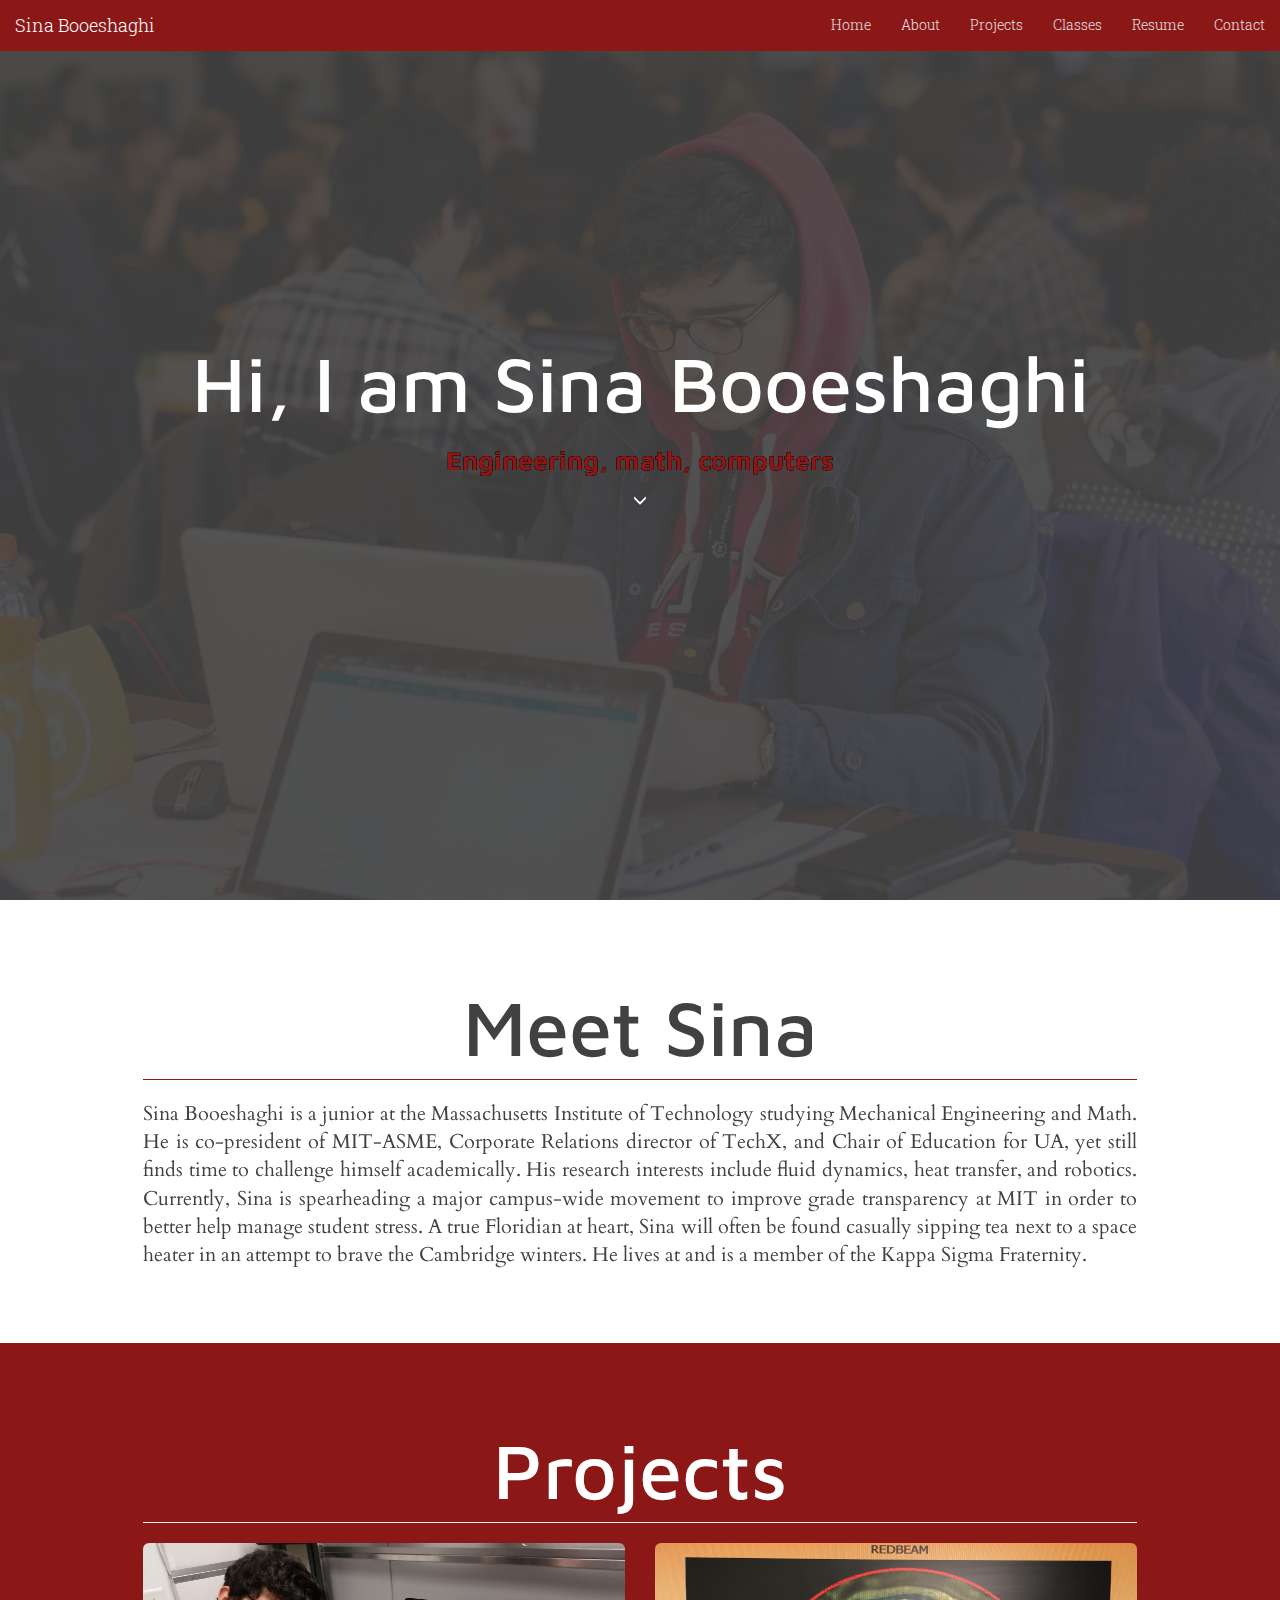
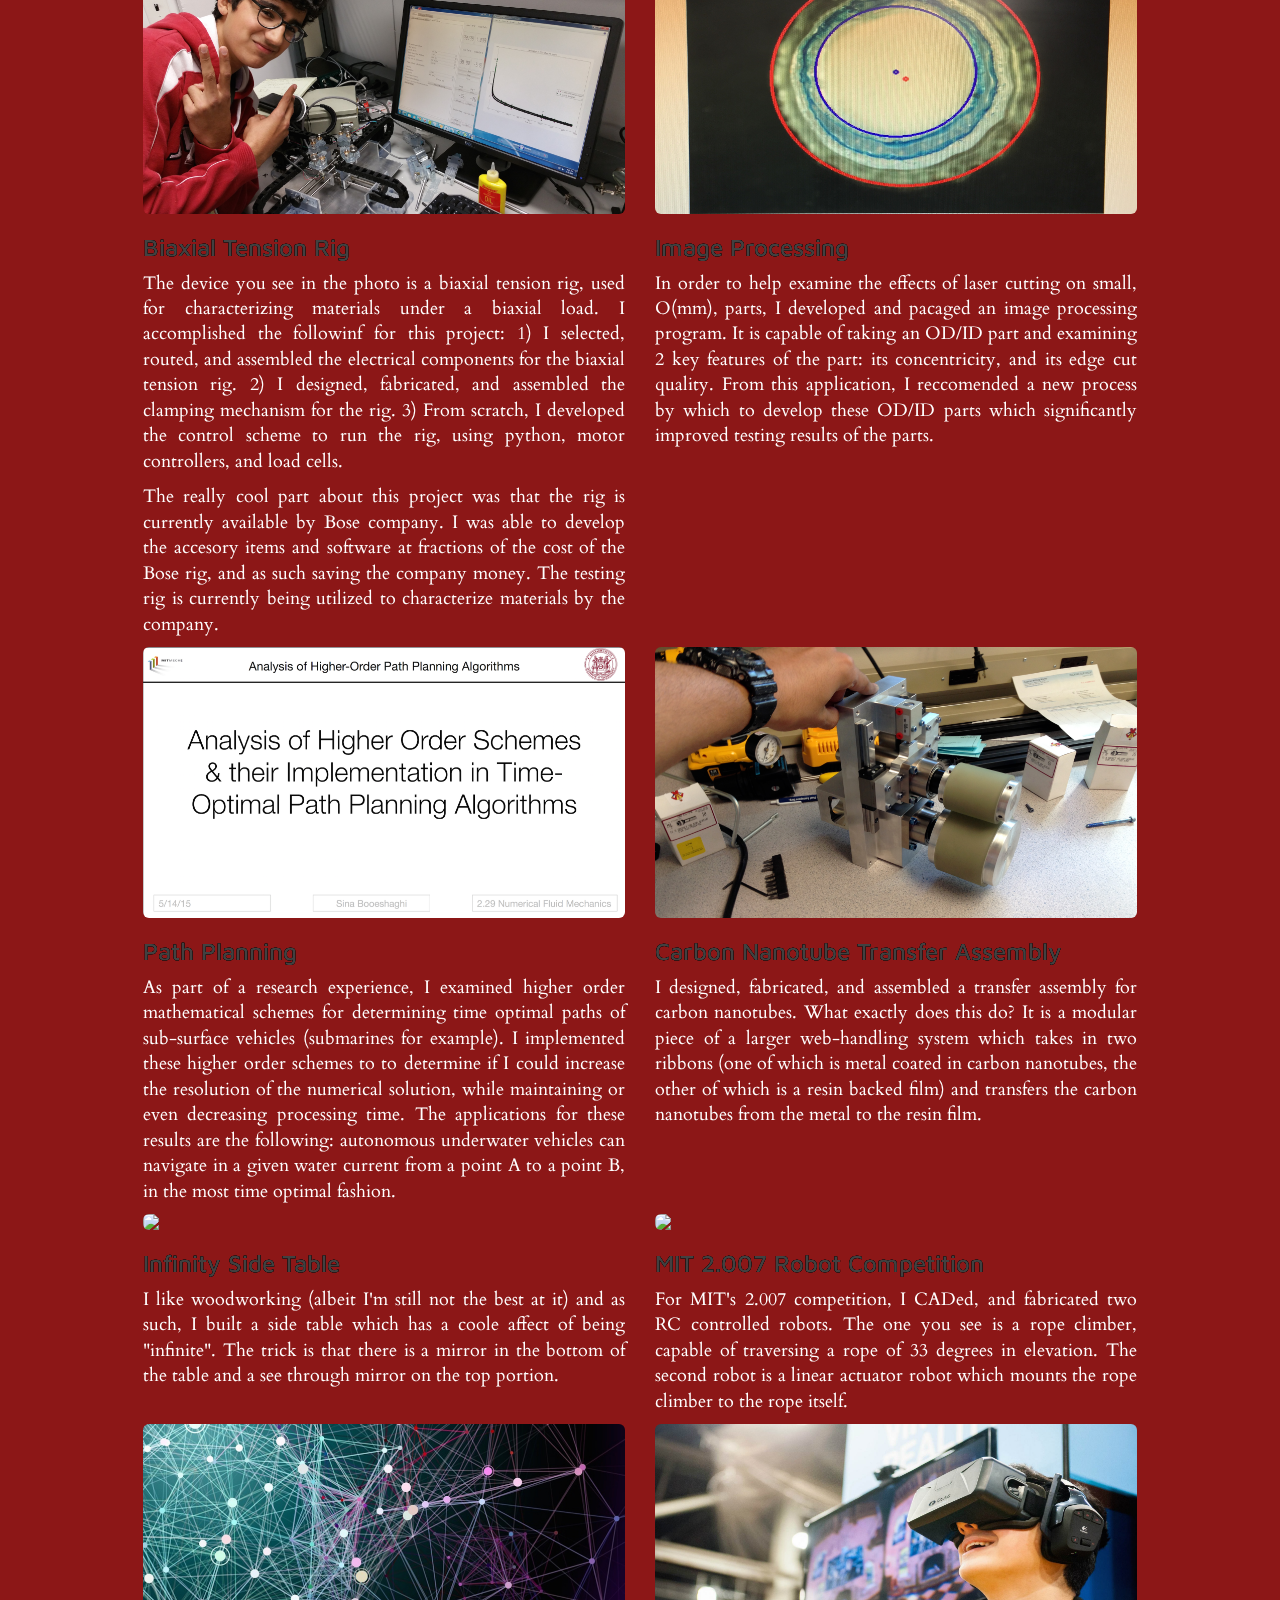
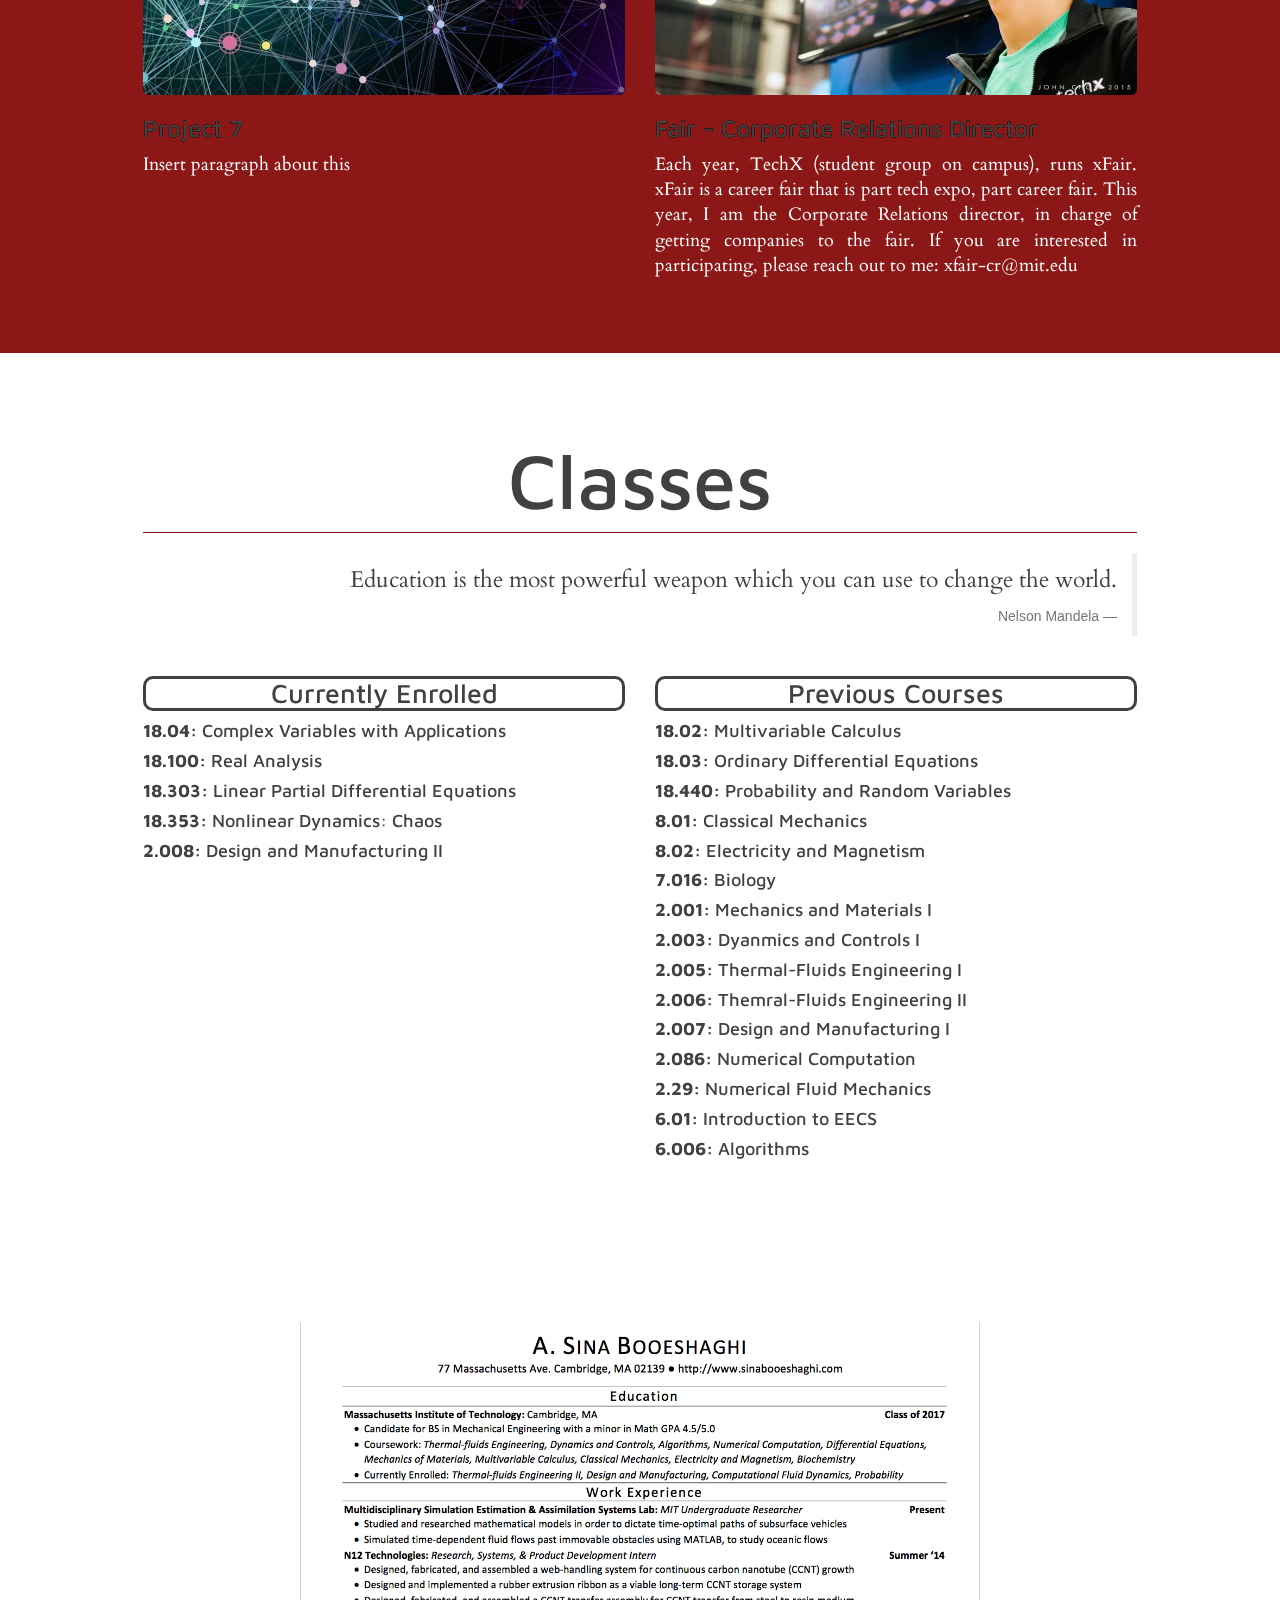
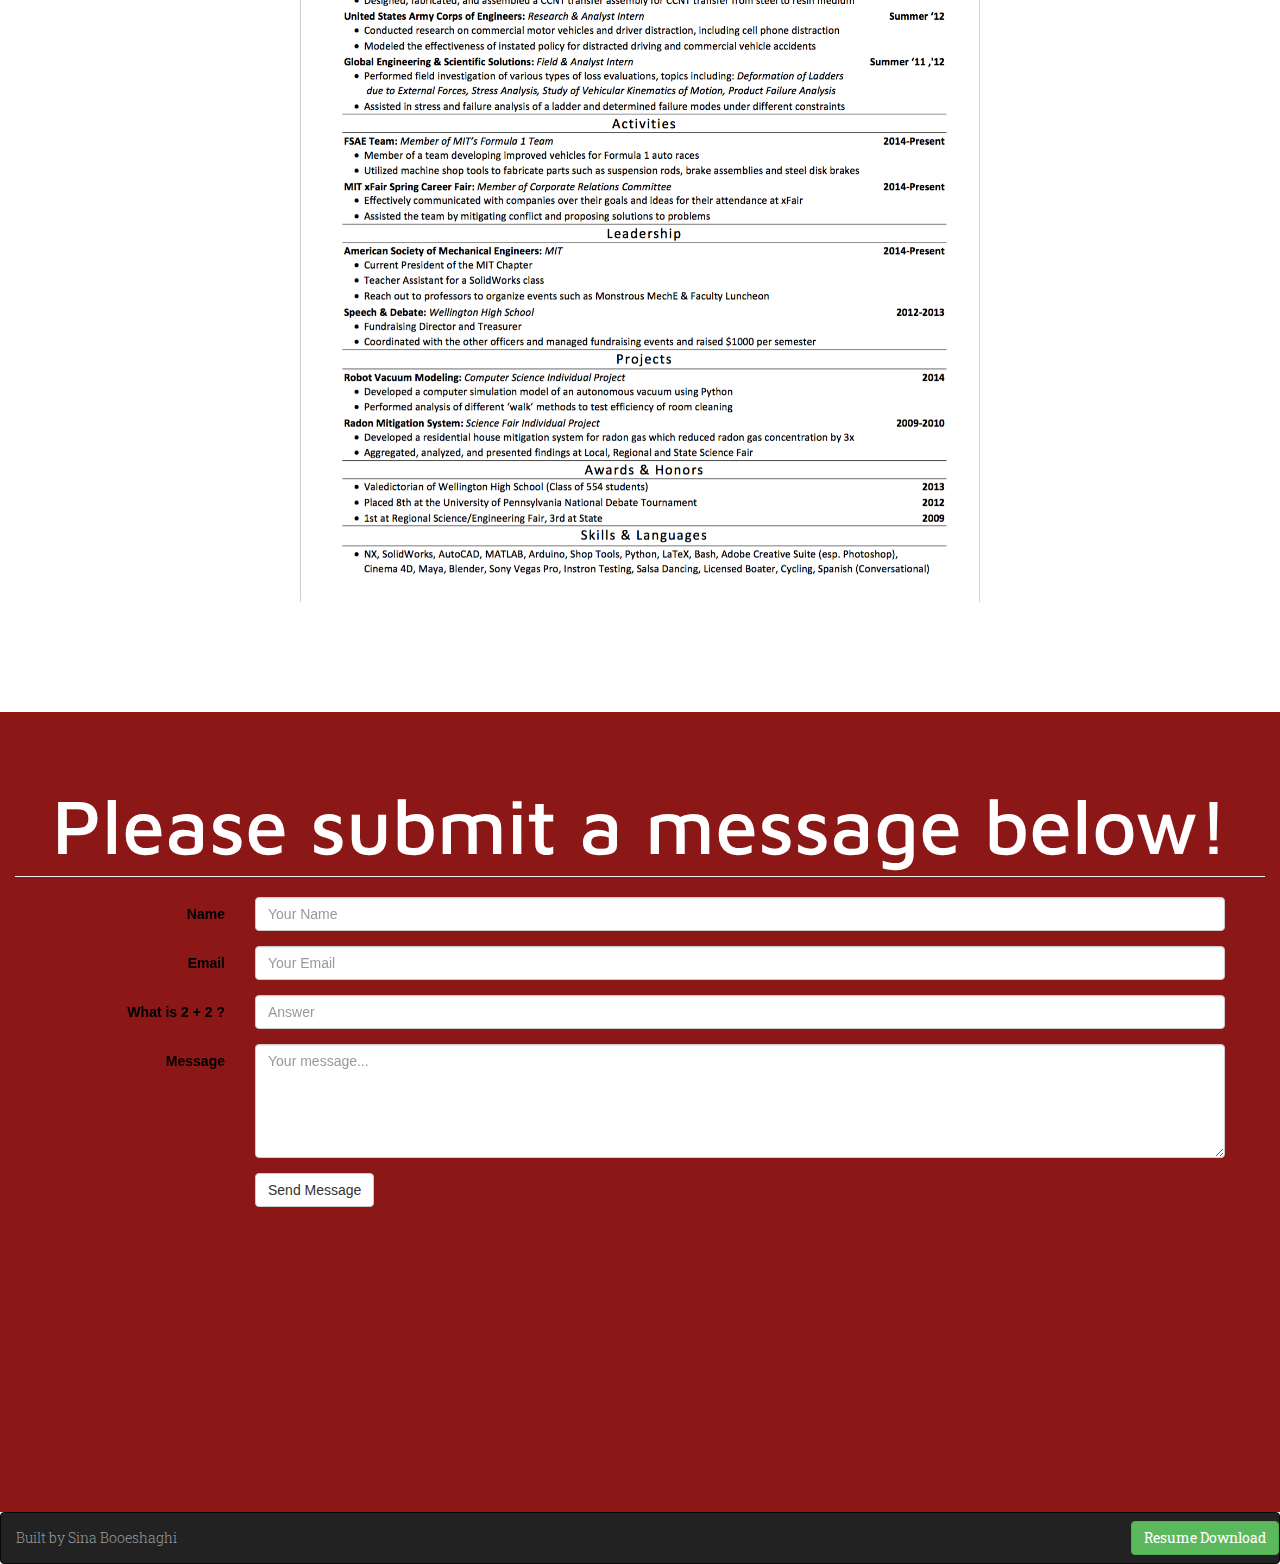
==== index.html @ a1b7b198 "nikita is a baddass for helping me out" ====
<!-- index.html for your very first website!! -->
<!--
                  __..-----')
        ,.--._ .-'_..--...-'
       '-"'. _/_ /  ..--''""'-.
       _.--""...:._:(_ ..:"::. \
    .-' ..::--""_(##)#)"':. \ \)    \ _|_ /
   /_:-:'/  :__(##)##)    ): )   '-./'   '\.-'
   "  / |  :' :/""\///)  /:.'    --(       )--
     / :( :( :(   (#//)  "       .-'\.___./'-.
    / :/|\ :\_:\   \#//\            /  |  \
    |:/ | ""--':\   (#//)              '
    \/  \ :|  \ :\  (#//)
         \:\   '.':. \#//\
          ':|    "--'(#///)
                     (#///)
                     (#///)         ___/""\     
                      \#///\           oo##
                      (##///)         `-6 #
                      (##///)          ,'`.
                      (##///)         // `.\
                      (##///)        ||o   \\
                       \##///\        \-+--//
                       (###///)       :_|_(/
                       (sjw////)__...--:: :...__
                       (#/::'''        :: :     ""--.._
                  __..-'''           __;: :            "-._
          __..--""                  `---/ ;                '._
 ___..--""                             `-'                    "-..___
   (_ ""---....___                                     __...--"" _)
     """--...  ___"""""-----......._______......----"""     --"""
                   """"       ---.....   ___....----


Greetings from the island! Not actually an island, but I love the sun and the beach, 
so I like to always imagine I'm on an island.

If you are looking at my code, chances are you are interested in determining if this
is a templated website. 

WELL IT ISN'T! I wrote the entire website from scratch (and with the help of tutorials). 
Knowing that, if you happen to see anything wrong/could be improved on/stylistic choices, 
please tell me!! I'm always looking to improve, and another pair of eyes would be appreciated.
I hope you enjoy!

P.S. If you like coffee/tea and new technology, contact me and I'd be more than happy 
to sit down and chat!

Regards,
Sina
-->

<!-- Add skills section -->

<!DOCTYPE html>

<html>
<!-- Head content -->
	<head>
		<title>Sina Booeshaghi</title>
		<meta name="viewport" content = "width=device-width, initial-scale=1.0, maximum-scale-1.0">
		<link href = "css/bootstrap.min.css" rel = "stylesheet">
		<link href = "css/styles.css" rel = "stylesheet">
        <link href = "css/scrolling-nav.css" rel="stylesheet">


        <link href='http://fonts.googleapis.com/css?family=Economica:700' rel='stylesheet' type='text/css'>
        <link href='http://fonts.googleapis.com/css?family=Signika:400,600' rel='stylesheet' type='text/css'>
        <link href='http://fonts.googleapis.com/css?family=Cabin:400,700' rel='stylesheet' type='text/css'>
        <link href='http://fonts.googleapis.com/css?family=Roboto+Slab:400,300' rel='stylesheet' type='text/css'>
        <link href='http://fonts.googleapis.com/css?family=Merienda:400,700' rel='stylesheet' type='text/css'>
        <link href='http://fonts.googleapis.com/css?family=Maven+Pro:400,900,700' rel='stylesheet' type='text/css'>
        <link href='http://fonts.googleapis.com/css?family=Quattrocento' rel='stylesheet' type='text/css'>
        <link href='http://fonts.googleapis.com/css?family=Cardo' rel='stylesheet' type='text/css'>

            
        <link rel="shortcut icon" href="favicon.ico" type="image/x-icon">
        <link rel="icon" href="favicon.ico" type="image/x-icon">
	</head>
<!-- End head content -->

<!-- Body content -->
	<body>

        <!-- Top static navbar -->
        <div class="navbar navbar-default navbar-fixed-top" style="padding-top:0;padding-bottom:0;">
          <div class="container-fluid">
              <div class="navbar-header">
                  <a class="navbar-brand" href="#">Sina Booeshaghi</a>
                  <button class="navbar-toggle" data-toggle="collapse" data-target=".navHeaderCollapse">
                      <span class="icon-bar"></span>
                      <span class="icon-bar"></span>
                      <span class="icon-bar"></span>
                  </button>
              </div>
              
            <div id="navbar" class="navbar-collapse collapse navHeaderCollapse">
              <ul class="nav navbar-nav navbar-right" id="top-nav">
                <li><a href="#home">Home</a></li>
                <li><a href="#about">About</a></li>
                <li><a href="#projects">Projects</a></li>
                <li><a href="#interests">Classes</a></li>
                <li><a href="#resume">Resume</a></li>
                <li><a href="#contact">Contact</a></li>
              </ul>
            </div><!--/.nav-collapse -->
          </div>
        </div>
        <!-- End top static navbar -->

        <!-- Title header -->
        <section class="home" id="home">
            <div class="fullScreenImg darkOverlay"></div>
            <div class="darkOverlay"></div>
            <h1 class="v-center text-center" style="color:white;">Hi, I am Sina Booeshaghi</h1>
            <h2 class="text-center strokeme" style="color:#8C1717;
"><strong>Engineering, math, computers</strong></h2>
            <div class="container-fluid" style="text-align:center;" id="top-nav">
                <a href="#about"><button type="button" class="btn btn-default" style="background: transparent; color:white;border:0px;">
                    <span class="glyphicon glyphicon-menu-down"></span>
                </button>
                </a>
            </div>
        </section>
        <!-- End title header -->
        
        <!-- About section -->
        <section class="container-fluid" id="about">
            <div class="col-lg-12" style="padding-top: 1em; padding-bottom:1em;">
                <div class="row">
                    <div class="col-lg-12 text-center">
                        <h1 class="page-header" style="border-bottom: solid 1px #8C1717;">Meet Sina</h1>
                    </div>
                </div>
                <div class="row">
                    <div class="col-md-12">
                        <p class="text-justify">Sina Booeshaghi is a junior at the Massachusetts Institute of Technology studying Mechanical Engineering and Math. He is co-president of MIT-ASME, Corporate Relations director of TechX, and Chair of Education for UA, yet still finds time to challenge himself academically. His research interests include fluid dynamics, heat transfer, and robotics. Currently, Sina is spearheading a major campus-wide movement to improve grade transparency at MIT in order to better help manage student stress. A true Floridian at heart, Sina will often be found casually sipping tea next to a space heater in an attempt to brave the Cambridge winters. He lives at and is a member of the Kappa Sigma Fraternity.</p>
                    </div>
                </div>
            </div>
        </section>
        <!-- End about section -->
        
        <!-- Projects section -->
        <section class="container-fluid" id="projects">
            <div class="col-lg-12" style="padding-top: 1em; padding-bottom:1em;">
                <div class="row">
                    <div class="col-lg-12 text-center">
                        <h1 class="page-header">Projects
                        </h1>
                    </div>
                </div>
            <!-- begin row 1-->
                <div class="row">
                    <div class="col-md-6 portfolio-item">
                        <a href="#">
                            <img class="img-responsive img-rounded" src="projects/biaxialrig.jpg">
                        </a>
                        <h3 class="strokeme">Biaxial Tension Rig</h3>
                        <p align="justify">The device you see in the photo is a biaxial tension rig, used for characterizing materials under a biaxial load. I accomplished the followinf for this project: 1) I selected, routed, and assembled the electrical components for the biaxial tension rig. 2) I designed, fabricated, and assembled the clamping mechanism for the rig. 3) From scratch, I developed the control scheme to run the rig, using python, motor controllers, and load cells.</p> 
                        
                        <p align="justify">The really cool part about this project was that the rig is currently available by Bose company. I was able to develop the accesory items and software at fractions of the cost of the Bose rig, and as such saving the company money. The testing rig is currently being utilized to characterize materials by the company.</p>
                    </div>
                    <div class="col-md-6 portfolio-item">
                        <a href="#">
                            <img class="img-responsive img-rounded" src="projects/redbeam.JPG" style="overflow:auto;">
                        </a>
                        <h3 class="strokeme">Image Processing</h3>
                        <p align="justify">In order to help examine the effects of laser cutting on small, O(mm), parts, I developed and pacaged an image processing program. It is capable of taking an OD/ID part and examining 2 key features of the part: its concentricity, and its edge cut quality. From this application, I reccomended a new process by which to develop these OD/ID parts which significantly improved testing results of the parts.</p>
                    </div>
                </div>
                <!--End Row 1-->

                <!-- begin row 2 -->
                <div class="row">
                    <div class="col-md-6 portfolio-item">
                        <a href="#">
                            <img class="img-responsive img-rounded" src="projects/pathPlanning.png">
                        </a>
                        <h3 class="strokeme">Path Planning</h3>
                        <p align="justify">As part of a research experience, I examined higher order mathematical schemes for determining time optimal paths of sub-surface vehicles (submarines for example). I implemented these higher order schemes to to determine if I could increase the resolution of the numerical solution, while maintaining or even decreasing processing time. The applications for these results are the following: autonomous underwater vehicles can navigate in a given water current from a point A to a point B, in the most time optimal fashion.</p>
                    </div>
                    <div class="col-md-6 portfolio-item">
                        <a href="#">
                            <img class="img-responsive img-rounded" src="projects/transferAssy.png">
                        </a>
                        <h3 class="strokeme">Carbon Nanotube Transfer Assembly</h3>
                        <p align="justify">I designed, fabricated, and assembled a transfer assembly for carbon nanotubes. What exactly does this do? It is a modular piece of a larger web-handling system which takes in two ribbons (one of which is metal coated in carbon nanotubes, the other of which is a resin backed film) and transfers the carbon nanotubes from the metal to the resin film.</p>
                    </div>
                </div>
                <!-- end row 2 -->

                <!-- Begin row 3 -->
                <div class="row">
                    <div class="col-md-6 portfolio-item">
                        <a href="#">
                            <img class="img-responsive img-rounded" src="projects/infinityTable.png">
                        </a>
                        <h3 class="strokeme">Infinity Side Table</h3>
                        <p align="justify">I like woodworking (albeit I'm still not the best at it) and as such, I built a side table which has a coole affect of being "infinite". The trick is that there is a mirror in the bottom of the table and a see through mirror on the top portion. </p>
                    </div>
                    <div class="col-md-6 portfolio-item">
                        <a href="https://www.youtube.com/watch?v=xfDhk5Rd-Bg">
                            <img class="img-responsive img-rounded" src="projects/ropeClimber2007.png">
                        </a>
                        <h3 class="strokeme">MIT 2.007 Robot Competition</h3>
                        <p align="justify">For MIT's 2.007 competition, I CADed, and fabricated two RC controlled robots. The one you see is a rope climber, capable of traversing a rope of 33 degrees in elevation. The second robot is a linear actuator robot which mounts the rope climber to the rope itself.</p>
                    </div>
                </div>
        <!-- end row 3 -->
                
        <!-- Begin row 4 -->
                <div class="row">
                    <div class="col-md-6 portfolio-item">
                        <a href="#">
                            <img class="img-responsive img-rounded" src="projects/bigdata.jpg">
                        </a>
                        <h3 class="strokeme">Project 7</h3>
                        <p align="justify">Insert paragraph about this</p>
                    </div>
                    <div class="col-md-6 portfolio-item">
                        <a href="https://www.youtube.com/watch?v=xfDhk5Rd-Bg">
                            <img class="img-responsive img-rounded" src="projects/xfairMIT.jpg">
                        </a>
                        <h3 class="strokeme">Fair - Corporate Relations Director</h3>
                        <p align="justify">Each year, TechX (student group on campus), runs xFair. xFair is a career fair that is part tech expo, part career fair. This year, I am the Corporate Relations director, in charge of getting companies to the fair. If you are interested in participating, please reach out to me: xfair-cr@mit.edu</p>
                    </div>
                </div>
        <!-- end row 4 -->
            </div>
        </section>
        <!-- End projects section -->
        
        <!-- Interests section -->
        <section class="container-fluid" id="interests">
            <div class="col-lg-12 text-center" style="padding-top: 1em; padding-bottom:1em;">
                <div class="row">
                    <div class="col-md-12">
                        <h1 class="page-header" style="border-bottom: solid 1px #8C1717;">Classes</h1>
                        <blockquote class="blockquote-reverse">
                            <p>Education is the most powerful weapon which you can use to change the world.</p>
                            <footer>Nelson Mandela</footer>
                        </blockquote>
                    </div>
                    <div class="col-md-6"><h2 style="border-style:solid;border-size:3px;border-color:#414141;border-radius:10px;">Currently Enrolled</h2>
                        <h4 align="left"><strong>18.04:</strong> Complex Variables with Applications</h4>
                            <h4 align="left"><strong>18.100:</strong> Real Analysis</h4>
                            <h4 align="left"><strong>18.303:</strong> Linear Partial Differential Equations</h4>
                            <h4 align="left"><strong>18.353:</strong> Nonlinear Dynamics: Chaos</h4>
                            <h4 align="left"><strong>2.008:</strong> Design and Manufacturing II</h4>
                    </div>
                    
                    <div class="col-md-6"><h2 style="border-style:solid;border-size:3px;border-color:#414141;border-radius:10px;">Previous Courses</h2>
                        <h4 align="left"><strong>18.02:</strong> Multivariable Calculus</h4>
                        <h4 align="left"><strong>18.03:</strong> Ordinary Differential Equations</h4>
                        <h4 align="left"><strong>18.440:</strong> Probability and Random Variables</h4>
                        <h4 align="left"><strong>8.01:</strong> Classical Mechanics</h4>
                        <h4 align="left"><strong>8.02:</strong> Electricity and Magnetism</h4>
                        <h4 align="left"><strong>7.016:</strong> Biology</h4>
                        <h4 align="left"><strong>2.001:</strong> Mechanics and Materials I</h4>
                        <h4 align="left"><strong>2.003:</strong> Dyanmics and Controls I</h4>
                        <h4 align="left"><strong>2.005:</strong> Thermal-Fluids Engineering I</h4>
                        <h4 align="left"><strong>2.006:</strong> Themral-Fluids Engineering II</h4>
                        <h4 align="left"><strong>2.007:</strong> Design and Manufacturing I</h4>
                        <h4 align="left"><strong>2.086:</strong> Numerical Computation</h4>
                        <h4 align="left"><strong>2.29:</strong> Numerical Fluid Mechanics</h4>
                        <h4 align="left"><strong>6.01:</strong> Introduction to EECS</h4>
                        <h4 align="left"><strong>6.006:</strong> Algorithms</h4>
                    </div>
                </div>
            </div>
        </section>
        <!-- End interests section -->
        
        <!-- Resume section -->
        <section class="container-fluid" id="resume">
            <div class="row">
                <div class="col-md-12 text-center">
                    <a href="resume.pdf"><img src="css/resumeimg.png" class="img-responsive center-block" style="max-height:900px;max-width:auto;padding-bottom:20px;"></a>
                </div>
            </div>
        </section>
        <!-- End resume section -->
        
        <!-- Contact section -->
        <section class="container-fluid" id="contact">
            <!-- Header -->
            <div class="row">
                <div class="col-lg-12 text-center">
                    <h1 class="page-header">Please submit a message below!</h1>
                </div>
            </div>
            <!-- End header -->
            <!-- Form entry field -->
            <div class="container">
                <div class="row">
						<form name="contactform" method="post" action="http://alisina.scripts.mit.edu/contact.php" class="form-horizontal" role="form">
							<div class="form-group">
								<label for="inputName" class="col-lg-2 control-label">Name</label>
								<div class="col-lg-10">
									<input type="text" class="form-control" id="inputName" name="inputName" placeholder="Your Name">
								</div>
							</div>
							<div class="form-group">
								<label for="inputEmail" class="col-lg-2 control-label">Email</label>
								<div class="col-lg-10">
									<input type="text" class="form-control" id="inputEmail" name="inputEmail" placeholder="Your Email">
								</div>
							</div>
                            <div class="form-group">
                                <label for="inputHuman" class="col-lg-2 control-label">What is 2 + 2 ?</label>
                                <div class="col-lg-10">
                                    <input type="text" class="form-control" id="inputHuman" name="inputHuman" placeholder="Answer">
                                </div>
                            </div>
							<div class="form-group">
								<label for="inputMessage" class="col-lg-2 control-label">Message</label>
								<div class="col-lg-10">
									<textarea class="form-control" rows="5" id="inputMessage" name="inputMessage" placeholder="Your message..."></textarea>
								</div>
							</div>
							<div class="form-group">
								<div class="col-lg-offset-2 col-lg-10">
									<button type="submit" class="btn btn-default">
										Send Message
									</button>
								</div>
							</div>
						</form>
                </div>
                <!-- End row -->
            </div>
            <!-- End form entry field -->
        </section>
        
        
        <!-- End contact section -->



<!-- End body content -->

<!-- Bottom nav bar -->
        <section class="container-fluid navbar navbar-inverse navbar-static-bottom" id="bottom-nav">
                
                    <a class = "navbar-text pull-left">Built by Sina Booeshaghi</a>
                    <!-- This is where you link your resume within the local files -->
                    <a href="resume.pdf" class = "navbar-btn btn-success btn pull-right">Resume Download</a>
                <!-- End container -->

        </section>
<!-- End bottom nav bar -->
        
        <script src="http://code.jquery.com/jquery-1.11.3.min.js"></script>
		<script src="js/bootstrap.js"></script>
        <script src="js/plugins.js"></script>
        <script src="https://maxcdn.bootstrapcdn.com/bootstrap/3.3.1/js/bootstrap.min.js"></script>
        
        <script>
            $('#top-nav').onePageNav({
                 currentClass: 'active',
                 changeHash: false,
                 scrollSpeed: 1200
            });
        </script>
        
        <script>
            $('#arrow-nav').onePageNav({
                 currentClass: 'active',
                 changeHash: false,
                 scrollSpeed: 1200
            });
        </script>
        
        
	</body>
    <!-- End body -->

</html>
---- css/styles.css ----
/* Palette color codes */
/* Palette URL: http://paletton.com/#uid=5002k0kt+lYlOstrKqyzRi9Jids */
/* As hex codes */

.color-primary-0 { color: #AF0B0B }	/* Main Primary color */
.color-primary-1 { color: #E34848 }
.color-primary-2 { color: #D31C1C }
.color-primary-3 { color: #910000 }
.color-primary-4 { color: #6B0000 }

.color-secondary-1-0 { color: #08626A }	/* Main Secondary color (1) */
.color-secondary-1-1 { color: #2D828A }
.color-secondary-1-2 { color: #137781 }
.color-secondary-1-3 { color: #015158 }
.color-secondary-1-4 { color: #003C41 }

.color-secondary-2-0 { color: #74A40A }	/* Main Secondary color (2) */
.color-secondary-2-1 { color: #A8D544 }
.color-secondary-2-2 { color: #91C61A }
.color-secondary-2-3 { color: #5D8800 }
.color-secondary-2-4 { color: #456400 }

/* As RGBa codes */
.rgba-primary-0 { color: rgba(175, 11, 11,1) }	/* Main Primary color */
.rgba-primary-1 { color: rgba(227, 72, 72,1) }
.rgba-primary-2 { color: rgba(211, 28, 28,1) }
.rgba-primary-3 { color: rgba(145,  0,  0,1) }
.rgba-primary-4 { color: rgba(107,  0,  0,1) }

.rgba-secondary-1-0 { color: rgba(  8, 98,106,1) }	/* Main Secondary color (1) */
.rgba-secondary-1-1 { color: rgba( 45,130,138,1) }
.rgba-secondary-1-2 { color: rgba( 19,119,129,1) }
.rgba-secondary-1-3 { color: rgba(  1, 81, 88,1) }
.rgba-secondary-1-4 { color: rgba(  0, 60, 65,1) }

.rgba-secondary-2-0 { color: rgba(116,164, 10,1) }	/* Main Secondary color (2) */
.rgba-secondary-2-1 { color: rgba(168,213, 68,1) }
.rgba-secondary-2-2 { color: rgba(145,198, 26,1) }
.rgba-secondary-2-3 { color: rgba( 93,136,  0,1) }
.rgba-secondary-2-4 { color: rgba( 69,100,  0,1) }


/* =============================================== */
.navbar-default {
  background-color: #8C1717;
  border-color: #8C1717;
}
.navbar-default .navbar-brand {
  color: #e7e7e7;
}
.navbar-default .navbar-brand:hover, .navbar-default .navbar-brand:focus {
  color: #ffffff;
}
.navbar-default .navbar-text {
  color: #e7e7e7;
}
.navbar-default .navbar-nav > li > a {
  color: #e7e7e7;
}
.navbar-default .navbar-nav > li > a:hover, .navbar-default .navbar-nav > li > a:focus {
  color: #ffffff;
}
.navbar-default .navbar-nav > li > .dropdown-menu {
  background-color: #8C1717;
}
.navbar-default .navbar-nav > li > .dropdown-menu > li > a {
  color: #e7e7e7;
}
.navbar-default .navbar-nav > li > .dropdown-menu > li > a:hover,
.navbar-default .navbar-nav > li > .dropdown-menu > li > a:focus {
  color: #ffffff;
  background-color: #ff4040;
}
.navbar-default .navbar-nav > li > .dropdown-menu > li > .divider {
  background-color: #8C1717;
}
.navbar-default .navbar-nav > .active > a, .navbar-default .navbar-nav > .active > a:hover, .navbar-default .navbar-nav > .active > a:focus {
  color: #ffffff;
  background-color: #ff4040;
}
.navbar-default .navbar-nav > .open > a, .navbar-default .navbar-nav > .open > a:hover, .navbar-default .navbar-nav > .open > a:focus {
  color: #ffffff;
  background-color: #ff4040;
}
.navbar-default .navbar-toggle {
  border-color: #ff4040;
}
.navbar-default .navbar-toggle:hover, .navbar-default .navbar-toggle:focus {
  background-color: #ff4040;
}
.navbar-default .navbar-toggle .icon-bar {
  background-color: #e7e7e7;
}
.navbar-default .navbar-collapse,
.navbar-default .navbar-form {
  border-color: #e7e7e7;
}
.navbar-default .navbar-link {
  color: #e7e7e7;
}
.navbar-default .navbar-link:hover {
  color: #ffffff;
}

@media (max-width: 767px) {
  .navbar-default .navbar-nav .open .dropdown-menu > li > a {
    color: #e7e7e7;
  }
  .navbar-default .navbar-nav .open .dropdown-menu > li > a:hover, .navbar-default .navbar-nav .open .dropdown-menu > li > a:focus {
    color: #ffffff;
  }
  .navbar-default .navbar-nav .open .dropdown-menu > .active > a, .navbar-default .navbar-nav .open .dropdown-menu > .active > a:hover, .navbar-default .navbar-nav .open .dropdown-menu > .active > a:focus {
    color: #ffffff;
    background-color: #ff4040;
  }
}

/* ======================================================= */


#stroke {
    text-shadow:
    -1px -1px 0 #000,
    1px -1px 0 #000,
    -1px 1px 0 #000,
    1px 1px 0 #000;
    
}
.strokeme {
    text-shadow:
    -.35px -.35px 0 black,
    .35px -.35px 0 black,
    -.35px .35px 0 black,
    .35px .35px 0 black;
}

h1 {
font-family: 'Maven Pro', sans-serif;
font-size:calc(100% + 5vw);
color: #414141
}

h2 {
font-family: 'Maven Pro', sans-serif;
font-size:calc(100% + 1vw);
color: #414141;
}

h3, h4, h5, h6 {
font-family: 'Maven Pro', sans-serif;
color: #414141;
}

section1 h1 {
   font-family: 'Maven Pro', sans-serif;
   font-weight: 900;
   font-size:calc(100% + 1vw); 
}

p {
    font-family: 'Cardo', serif;
    font-weight: 400;
    font-size:calc(100% + .45vw);
    color: #414141;
}

a {
    font-family: 'Roboto Slab', sans-serif;
    font-weight: 300;
}

.v-center {
    padding-top:25%;

}

section {
    padding-top:30px;
    padding-bottom:50px;
    /*min-height:calc(100% - 1px);*/
    width:100%;
}



.fullScreenImg {
    width: 100%;
    height: 100%;
    
    background-image: url("makemit.jpg"); 
    
    background-repeat: no-repeat;
    
    background-position: center center;
               position: relative;
    
    
    
    -webkit-background-size: cover;
       -moz-background-size: cover;
         -o-background-size: cover;
            background-size: cover;
    
    overflow: hidden;


    z-index: -2;
    
}

.darkOverlay {
    height:100%;
    width:100%;
    

    background-color:#414141;
    background-repeat: no-repeat;
    background-position: center center;
               position:fixed;
    
    overflow: hidden;

    z-index:-1;
    
    
    filter: alpha(opacity=90); 
    -khtml-opacity: 0.9;      
      -moz-opacity: 0.9;       
           opacity: 0.9;
    
}


.blur {
    opacity: 0;
}

.home {
    height:100%;
    width:100%;
    padding-bottom: 0;
    padding-left: 0;
    padding-right: 0;
    padding-top: 0;
    overflow: hidden;
    
    
    /* GOOD GREY COLOR -> #666 ->darker grey #414141 color -> seafoam green #3c948b */
    
    
    
    
}

#home {
}

#about {
    background-color:white; 
    color:black;
    width:100%;
    padding-left:10%;
    padding-right:10%;
}



#projects {
    background-color:#8C1717;
    color:black;
    width:100%;
    padding-left:10%;
    padding-right:10%;
}

#projects h1 {
    color:white;
}

#projects h3 {
    color:#414141;
}

#projects p {
    color:white;
    font-size: calc(100% + .3vw);
}

#interests {
    background-color:white; 
    color:black;
    width:100%;
    padding-left:10%;
    padding-right:10%;
}

#resume {
    width:100%;
    padding-top:7%;
    padding-bottom: 7%;
}

#contact {
    width:100%;
    background-color:#8C1717;
    /*background: url(cubes.png) repeat 0 0;*/
    color:black;
    height:800px;
    padding-bottom:0;
}

#contact h1 {
    color:white;
    
}

#bottom-nav {
    width:100%;
    padding-bottom: 0;
    padding-top: 0;
    

}
---- css/scrolling-nav.css ----
/*!
 * Start Bootstrap - Scrolling Nav HTML Template (http://startbootstrap.com)
 * Code licensed under the Apache License v2.0.
 * For details, see http://www.apache.org/licenses/LICENSE-2.0.
 */

body {
    width: 100%;
    height: 100%;
}

html {
    width: 100%;
    height: 100%;
}

@media(min-width:767px) {
    .navbar {
        padding: 20px 0;
        -webkit-transition: background .5s ease-in-out,padding .5s ease-in-out;
        -moz-transition: background .5s ease-in-out,padding .5s ease-in-out;
        transition: background .5s ease-in-out,padding .5s ease-in-out;
    }

    .top-nav-collapse {
        padding: 0;
    }
}

/* Demo Sections - You can use these as guides or delete them - the scroller will work with any sort of height, fixed, undefined, or percentage based.
The padding is very important to make sure the scrollspy picks up the right area when scrolled to. Adjust the margin and padding of sections and children 
of those sections to manage the look and feel of the site. */

.intro-section {
    height: 100%;
    padding-top: 150px;
    text-align: center;
    background: #fff;
}

.about-section {
    height: 100%;
    padding-top: 150px;
    text-align: center;
    background: #eee;
}

.services-section {
    height: 100%;
    padding-top: 150px;
    text-align: center;
    background: #fff;
}

.contact-section {
    height: 100%;
    padding-top: 150px;
    text-align: center;
    background: #eee;
}
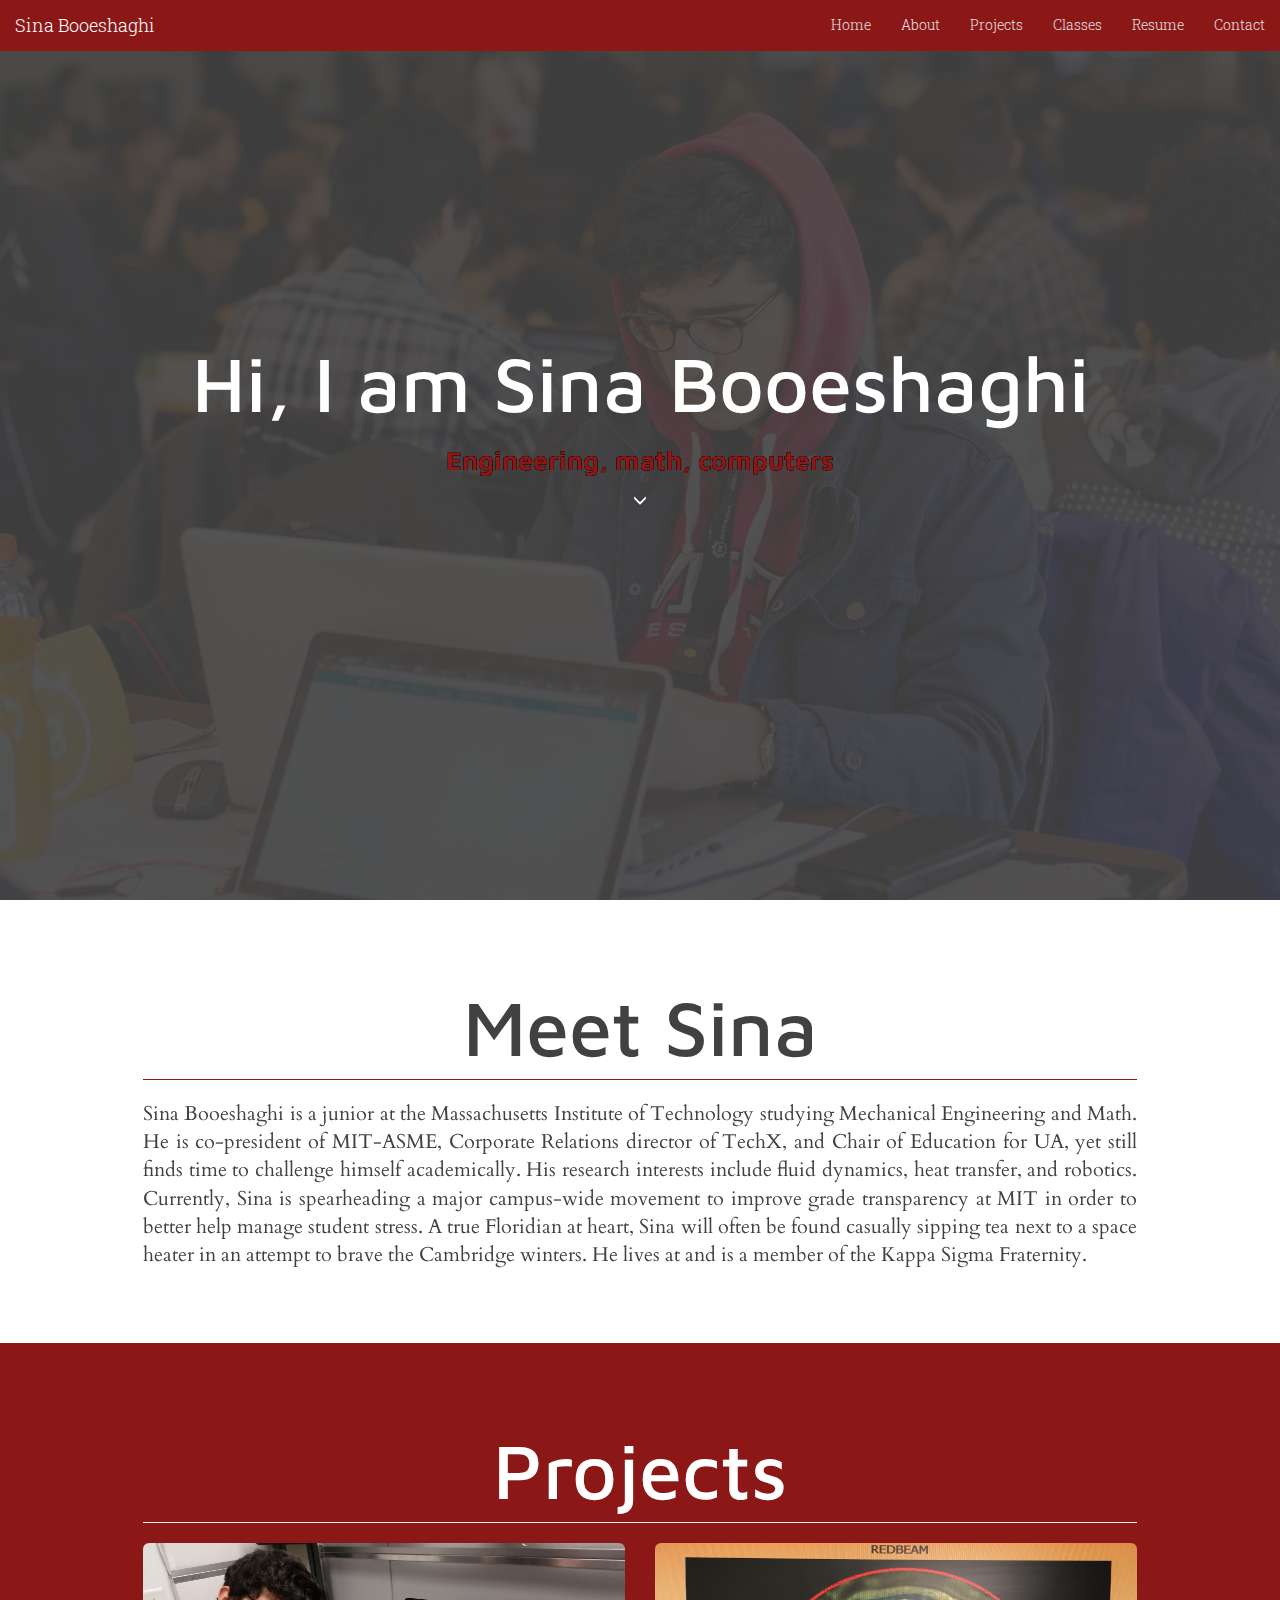
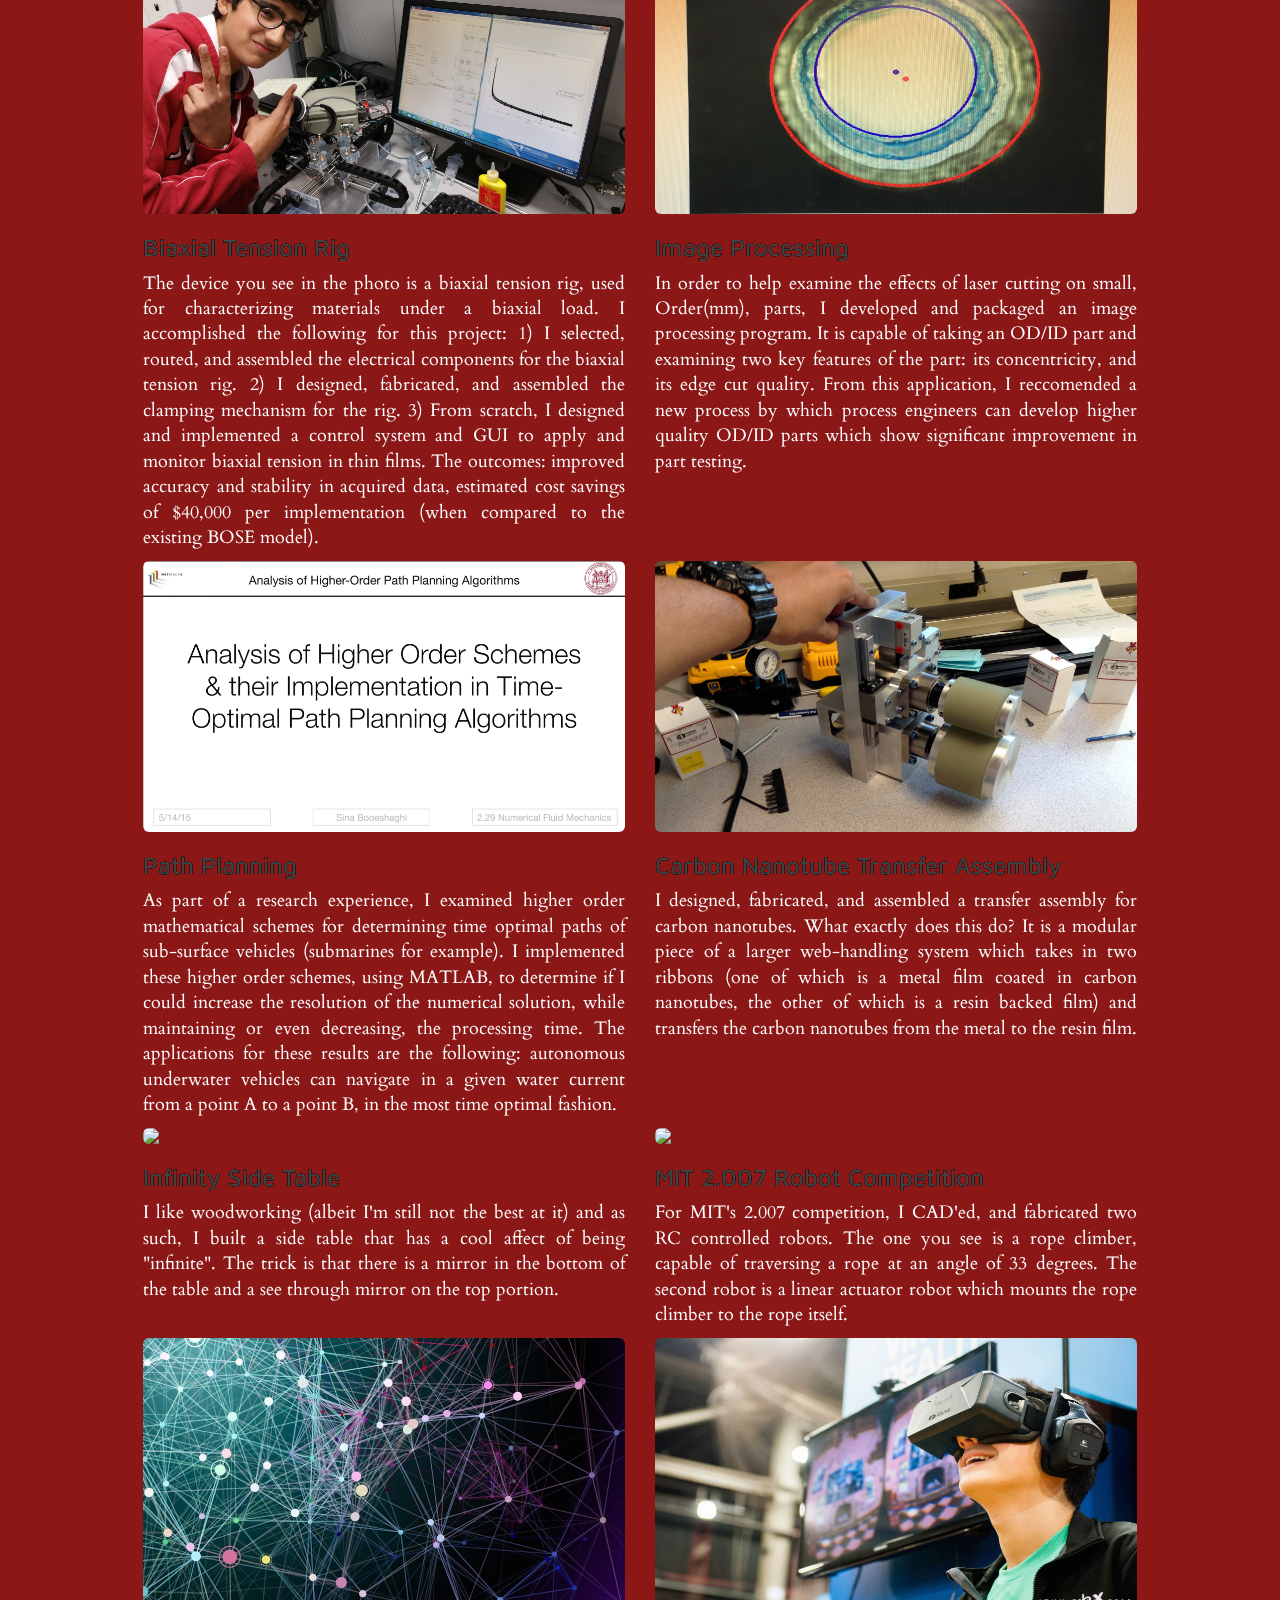
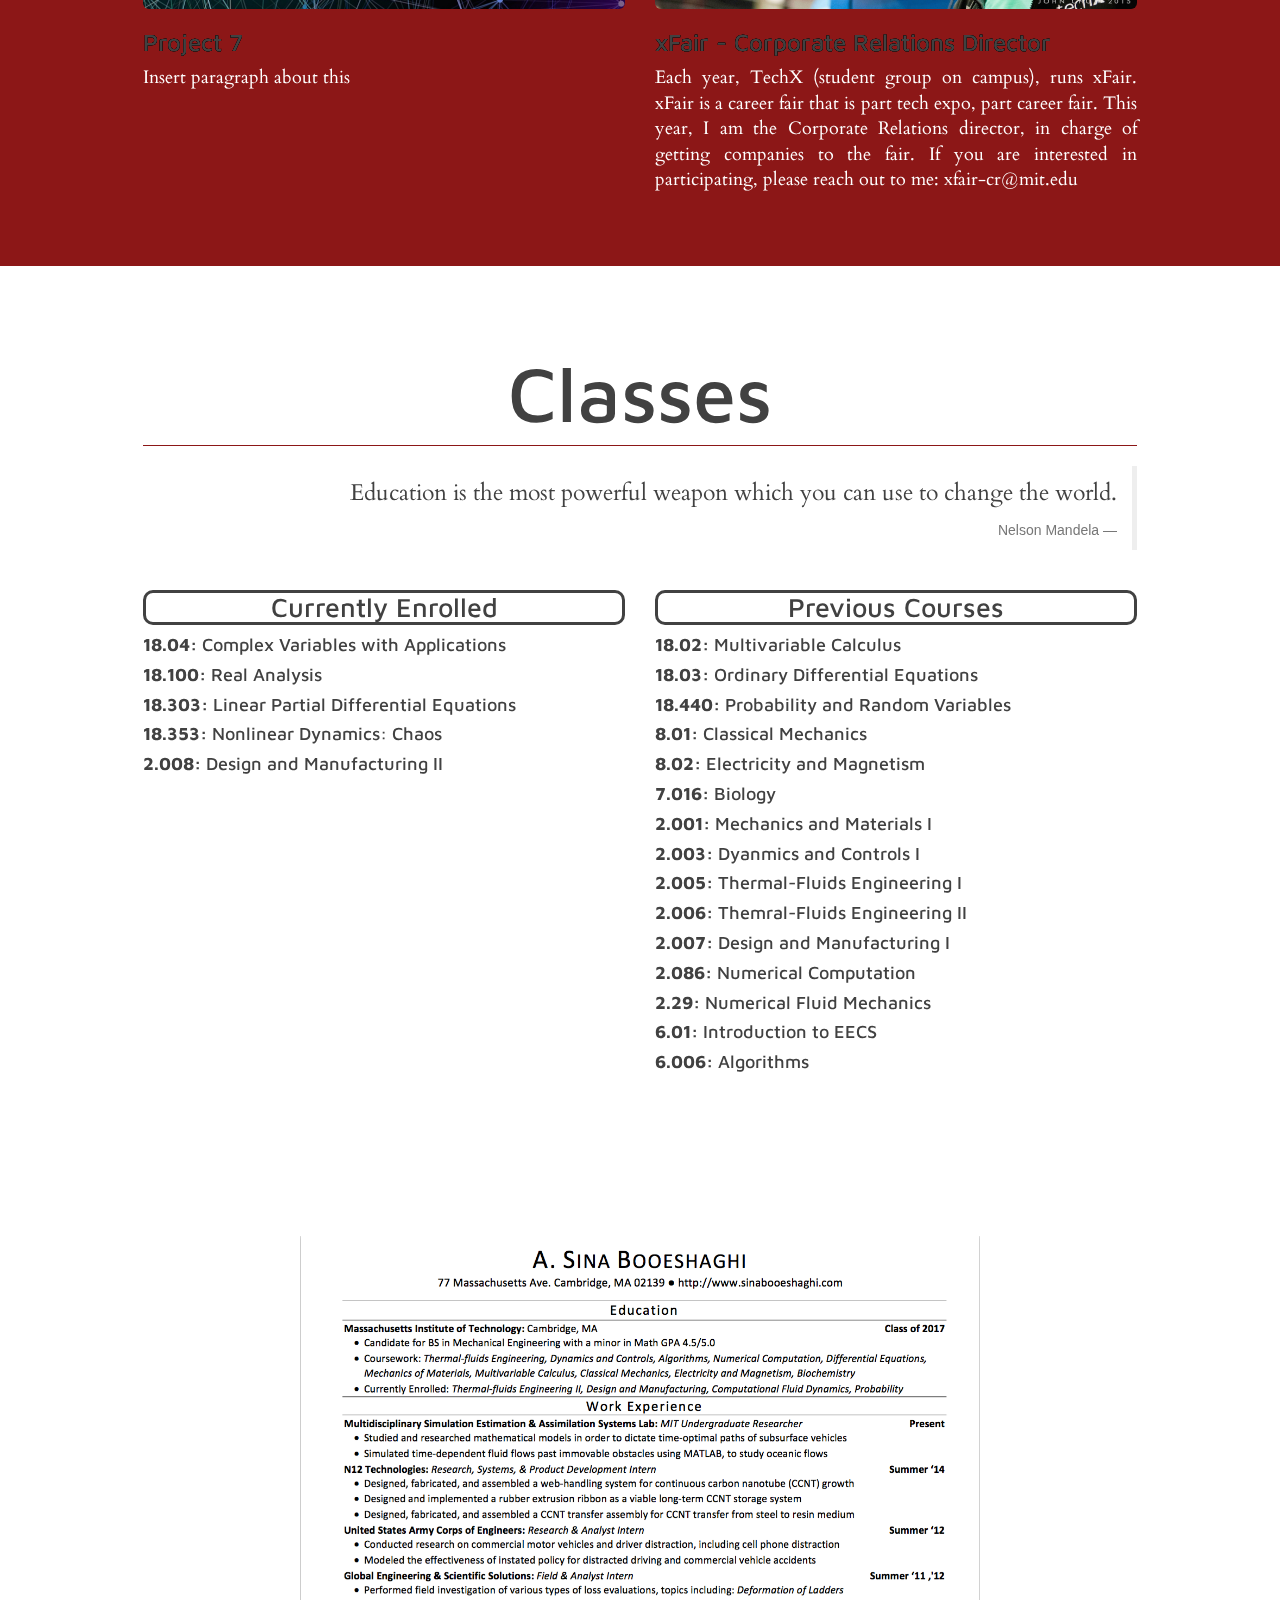
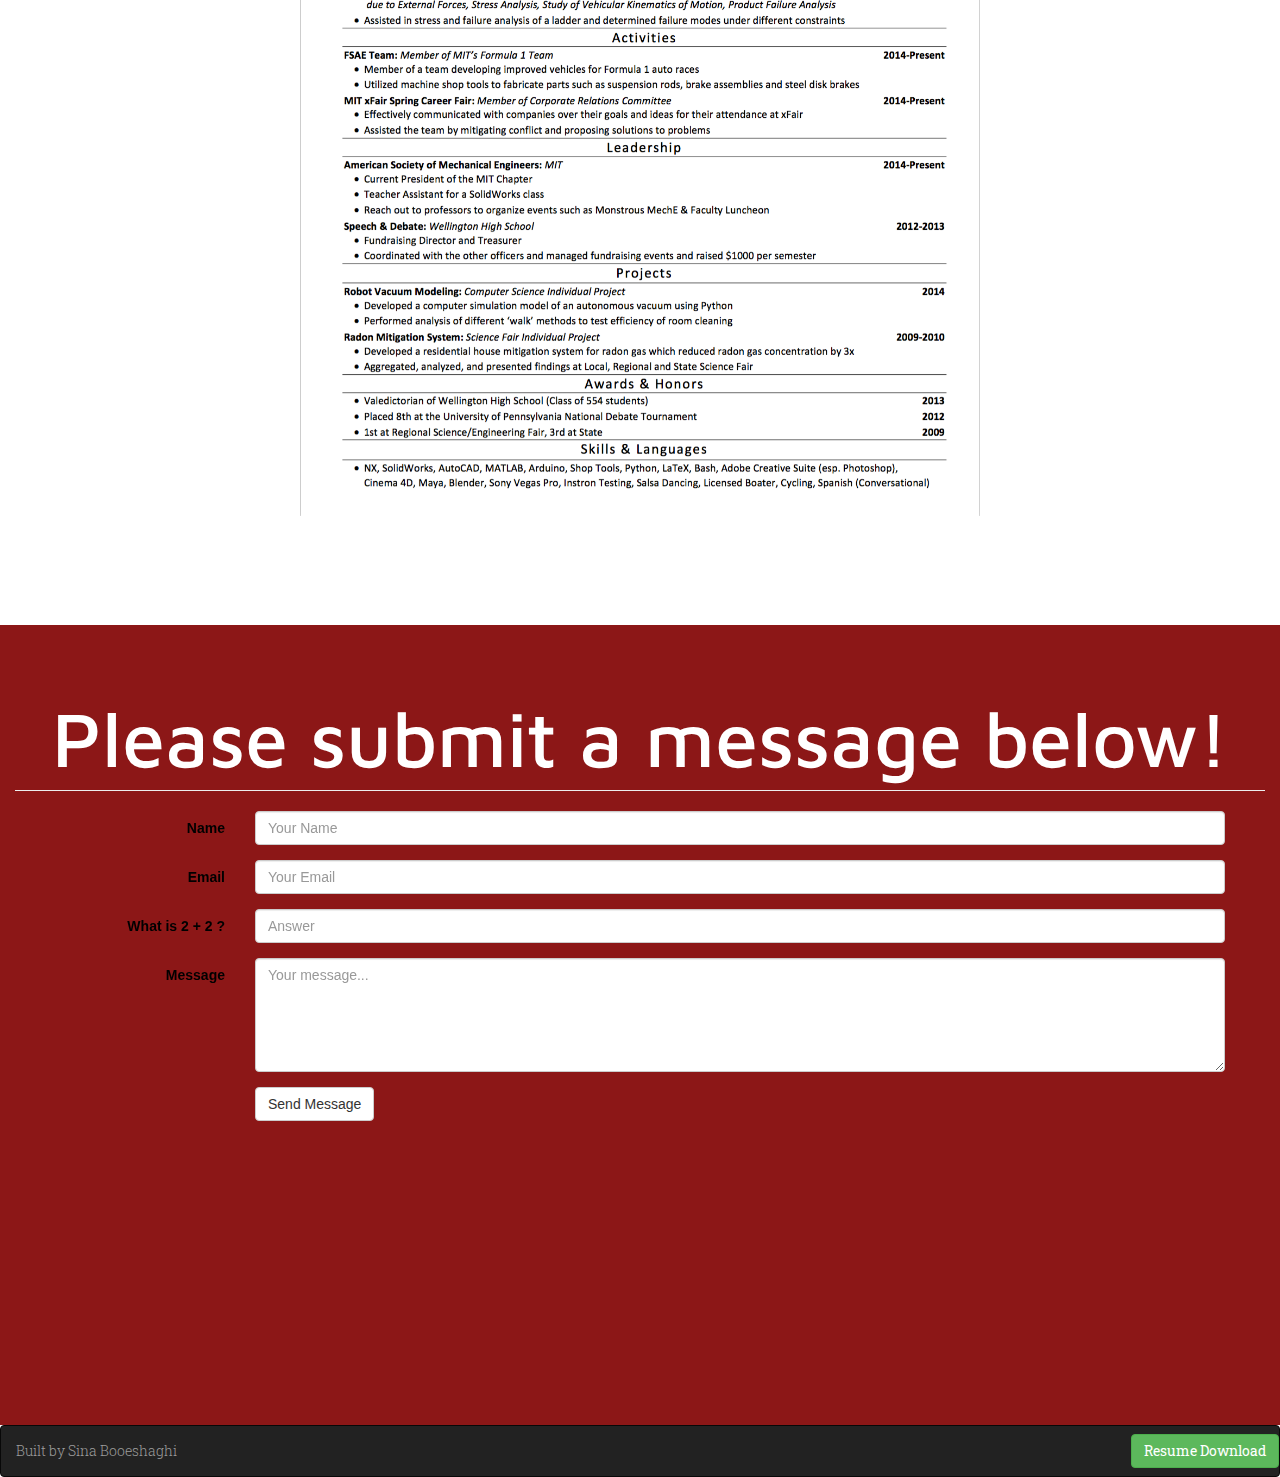
==== commit 8a55541a: "fixed spelling mistakes" ====
--- a/index.html
+++ b/index.html
@@ -157,16 +157,14 @@
                             <img class="img-responsive img-rounded" src="projects/biaxialrig.jpg">
                         </a>
                         <h3 class="strokeme">Biaxial Tension Rig</h3>
-                        <p align="justify">The device you see in the photo is a biaxial tension rig, used for characterizing materials under a biaxial load. I accomplished the followinf for this project: 1) I selected, routed, and assembled the electrical components for the biaxial tension rig. 2) I designed, fabricated, and assembled the clamping mechanism for the rig. 3) From scratch, I developed the control scheme to run the rig, using python, motor controllers, and load cells.</p> 
-                        
-                        <p align="justify">The really cool part about this project was that the rig is currently available by Bose company. I was able to develop the accesory items and software at fractions of the cost of the Bose rig, and as such saving the company money. The testing rig is currently being utilized to characterize materials by the company.</p>
+                        <p align="justify">The device you see in the photo is a biaxial tension rig, used for characterizing materials under a biaxial load. I accomplished the following for this project: 1) I selected, routed, and assembled the electrical components for the biaxial tension rig. 2) I designed, fabricated, and assembled the clamping mechanism for the rig. 3) From scratch, I designed and implemented a control system and GUI to apply and monitor biaxial tension in thin films. The outcomes: improved accuracy and stability in acquired data,  estimated cost savings of $40,000 per implementation (when compared to the existing BOSE model).</p> 
                     </div>
                     <div class="col-md-6 portfolio-item">
                         <a href="#">
                             <img class="img-responsive img-rounded" src="projects/redbeam.JPG" style="overflow:auto;">
                         </a>
                         <h3 class="strokeme">Image Processing</h3>
-                        <p align="justify">In order to help examine the effects of laser cutting on small, O(mm), parts, I developed and pacaged an image processing program. It is capable of taking an OD/ID part and examining 2 key features of the part: its concentricity, and its edge cut quality. From this application, I reccomended a new process by which to develop these OD/ID parts which significantly improved testing results of the parts.</p>
+                        <p align="justify">In order to help examine the effects of laser cutting on small, Order(mm), parts, I developed and packaged an image processing program. It is capable of taking an OD/ID part and examining two key features of the part: its concentricity, and its edge cut quality. From this application, I reccomended a new process by which process engineers can develop higher quality OD/ID parts which show significant improvement in part testing.</p>
                     </div>
                 </div>
                 <!--End Row 1-->
@@ -178,14 +176,14 @@
                             <img class="img-responsive img-rounded" src="projects/pathPlanning.png">
                         </a>
                         <h3 class="strokeme">Path Planning</h3>
-                        <p align="justify">As part of a research experience, I examined higher order mathematical schemes for determining time optimal paths of sub-surface vehicles (submarines for example). I implemented these higher order schemes to to determine if I could increase the resolution of the numerical solution, while maintaining or even decreasing processing time. The applications for these results are the following: autonomous underwater vehicles can navigate in a given water current from a point A to a point B, in the most time optimal fashion.</p>
+                        <p align="justify">As part of a research experience, I examined higher order mathematical schemes for determining time optimal paths of sub-surface vehicles (submarines for example). I implemented these higher order schemes, using MATLAB, to determine if I could increase the resolution of the numerical solution, while maintaining or even decreasing, the processing time. The applications for these results are the following: autonomous underwater vehicles can navigate in a given water current from a point A to a point B, in the most time optimal fashion.</p>
                     </div>
                     <div class="col-md-6 portfolio-item">
                         <a href="#">
                             <img class="img-responsive img-rounded" src="projects/transferAssy.png">
                         </a>
                         <h3 class="strokeme">Carbon Nanotube Transfer Assembly</h3>
-                        <p align="justify">I designed, fabricated, and assembled a transfer assembly for carbon nanotubes. What exactly does this do? It is a modular piece of a larger web-handling system which takes in two ribbons (one of which is metal coated in carbon nanotubes, the other of which is a resin backed film) and transfers the carbon nanotubes from the metal to the resin film.</p>
+                        <p align="justify">I designed, fabricated, and assembled a transfer assembly for carbon nanotubes. What exactly does this do? It is a modular piece of a larger web-handling system which takes in two ribbons (one of which is a metal film coated in carbon nanotubes, the other of which is a resin backed film) and transfers the carbon nanotubes from the metal to the resin film.</p>
                     </div>
                 </div>
                 <!-- end row 2 -->
@@ -197,14 +195,14 @@
                             <img class="img-responsive img-rounded" src="projects/infinityTable.png">
                         </a>
                         <h3 class="strokeme">Infinity Side Table</h3>
-                        <p align="justify">I like woodworking (albeit I'm still not the best at it) and as such, I built a side table which has a coole affect of being "infinite". The trick is that there is a mirror in the bottom of the table and a see through mirror on the top portion. </p>
+                        <p align="justify">I like woodworking (albeit I'm still not the best at it) and as such, I built a side table that has a cool affect of being "infinite". The trick is that there is a mirror in the bottom of the table and a see through mirror on the top portion. </p>
                     </div>
                     <div class="col-md-6 portfolio-item">
                         <a href="https://www.youtube.com/watch?v=xfDhk5Rd-Bg">
                             <img class="img-responsive img-rounded" src="projects/ropeClimber2007.png">
                         </a>
                         <h3 class="strokeme">MIT 2.007 Robot Competition</h3>
-                        <p align="justify">For MIT's 2.007 competition, I CADed, and fabricated two RC controlled robots. The one you see is a rope climber, capable of traversing a rope of 33 degrees in elevation. The second robot is a linear actuator robot which mounts the rope climber to the rope itself.</p>
+                        <p align="justify">For MIT's 2.007 competition, I CAD'ed, and fabricated two RC controlled robots. The one you see is a rope climber, capable of traversing a rope at an angle of 33 degrees. The second robot is a linear actuator robot which mounts the rope climber to the rope itself.</p>
                     </div>
                 </div>
         <!-- end row 3 -->
@@ -222,7 +220,7 @@
                         <a href="https://www.youtube.com/watch?v=xfDhk5Rd-Bg">
                             <img class="img-responsive img-rounded" src="projects/xfairMIT.jpg">
                         </a>
-                        <h3 class="strokeme">Fair - Corporate Relations Director</h3>
+                        <h3 class="strokeme">xFair - Corporate Relations Director</h3>
                         <p align="justify">Each year, TechX (student group on campus), runs xFair. xFair is a career fair that is part tech expo, part career fair. This year, I am the Corporate Relations director, in charge of getting companies to the fair. If you are interested in participating, please reach out to me: xfair-cr@mit.edu</p>
                     </div>
                 </div>
@@ -294,7 +292,7 @@
             <!-- Form entry field -->
             <div class="container">
                 <div class="row">
-						<form name="contactform" method="post" action="http://alisina.scripts.mit.edu/contact.php" class="form-horizontal" role="form">
+						<form id="contactform" class="form-horizontal" role="form">
 							<div class="form-group">
 								<label for="inputName" class="col-lg-2 control-label">Name</label>
 								<div class="col-lg-10">
@@ -321,7 +319,7 @@
 							</div>
 							<div class="form-group">
 								<div class="col-lg-offset-2 col-lg-10">
-									<button type="submit" class="btn btn-default">
+									<button type="button" id="submit" class="btn btn-default">
 										Send Message
 									</button>
 								</div>
@@ -355,7 +353,7 @@
 		<script src="js/bootstrap.js"></script>
         <script src="js/plugins.js"></script>
         <script src="https://maxcdn.bootstrapcdn.com/bootstrap/3.3.1/js/bootstrap.min.js"></script>
-        
+        <script src="js/scripts.js"></script>
         <script>
             $('#top-nav').onePageNav({
                  currentClass: 'active',
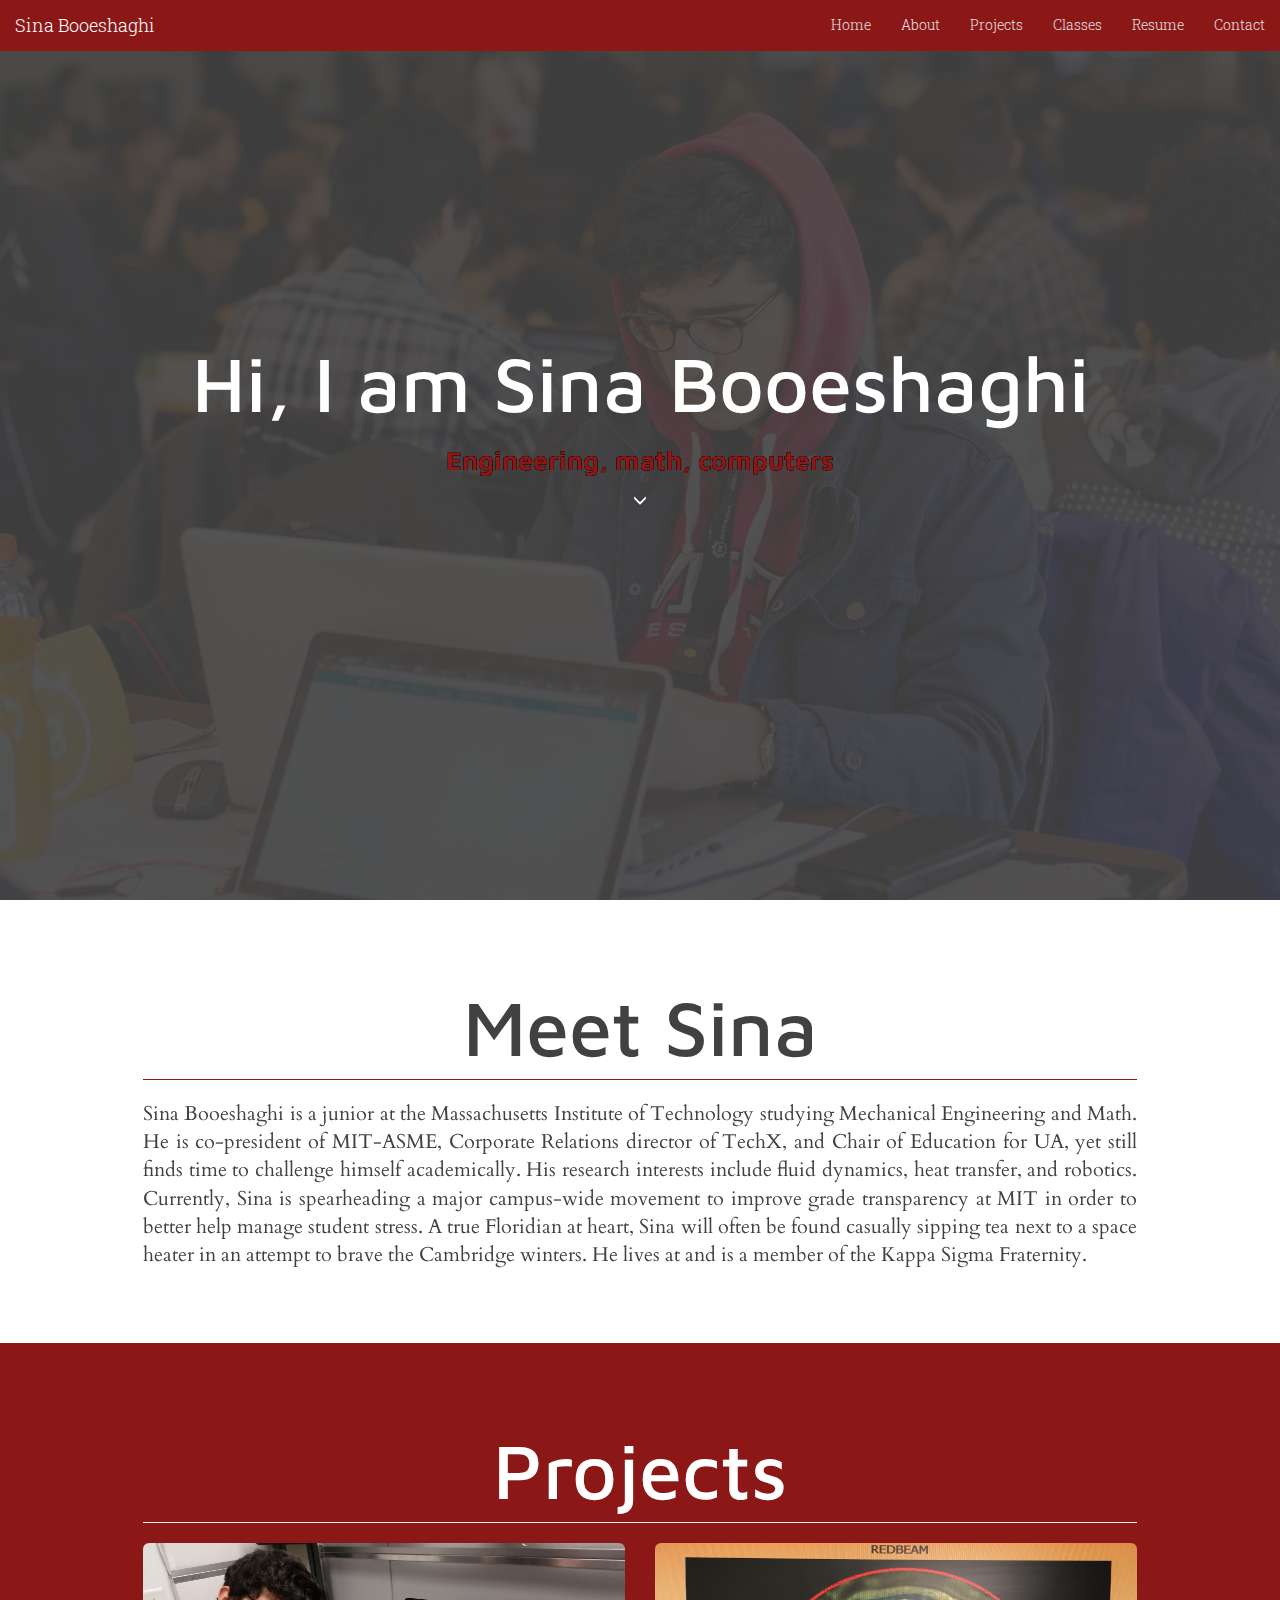
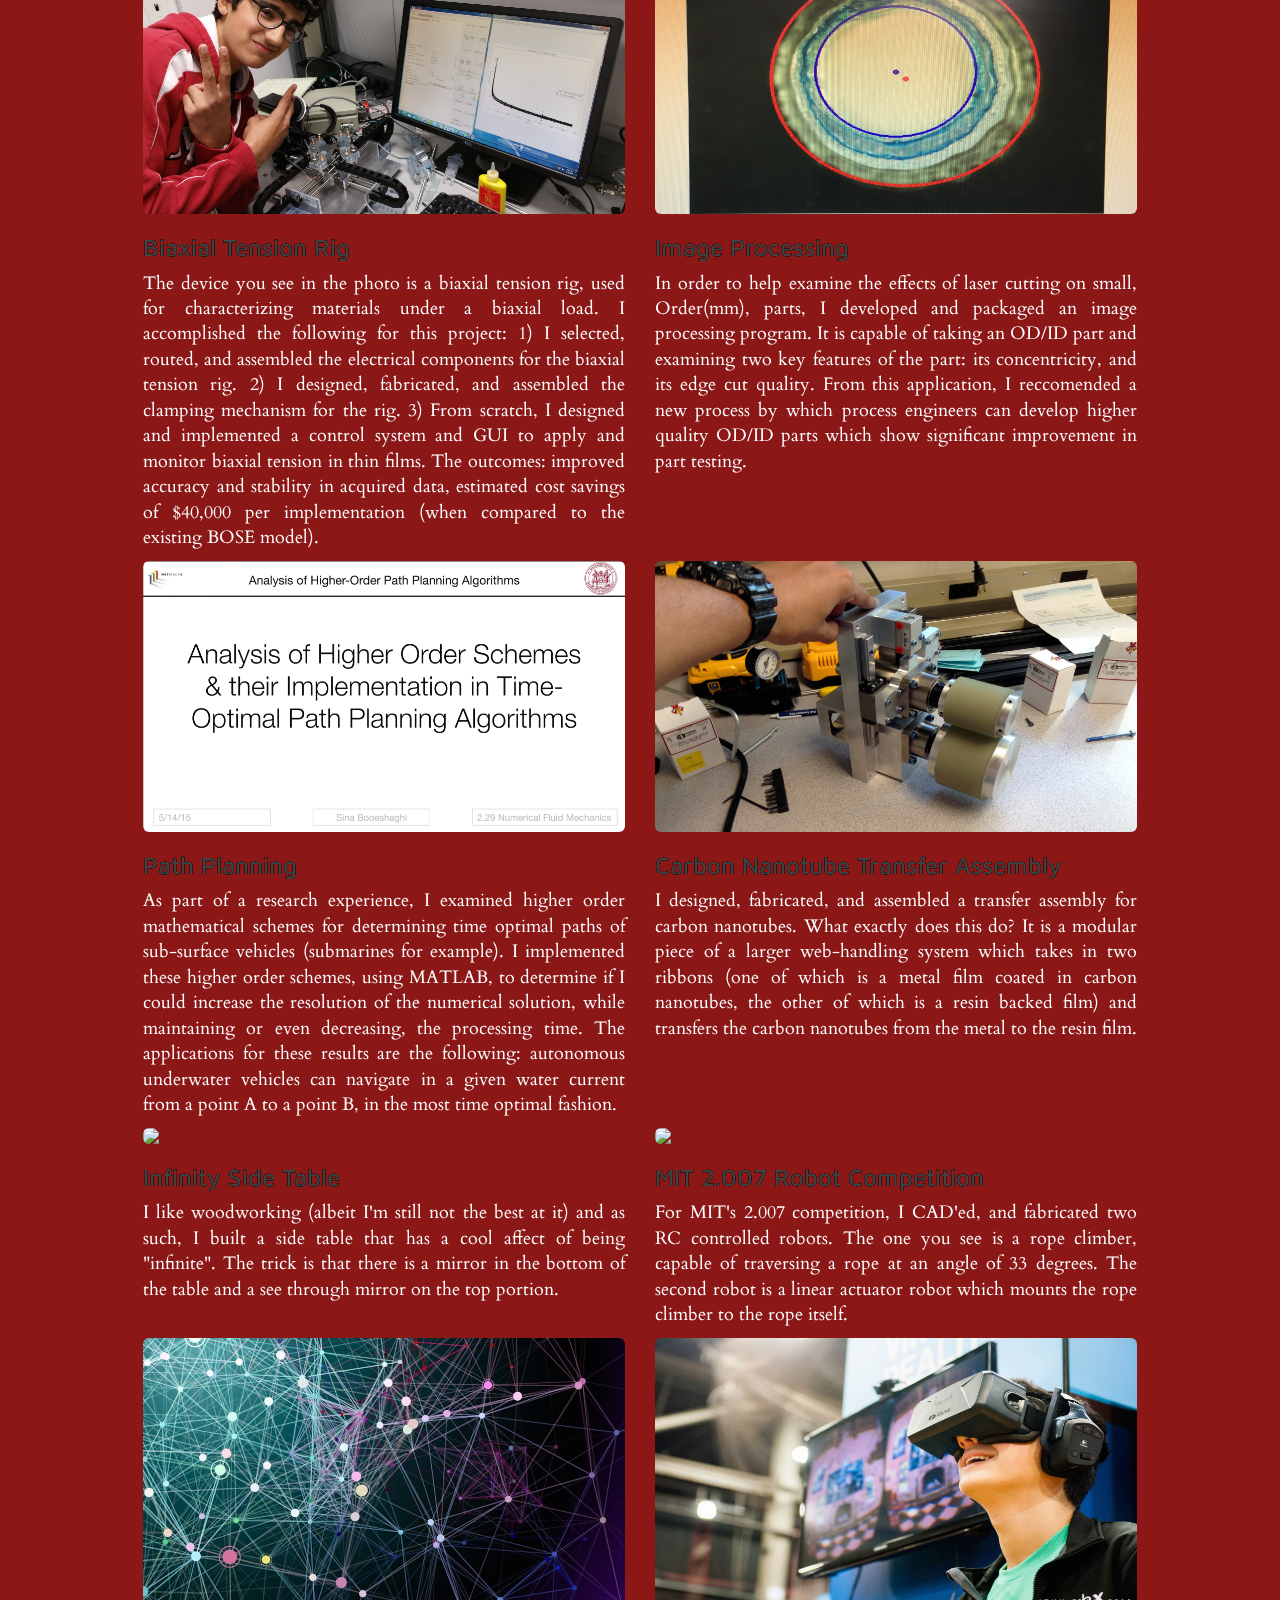
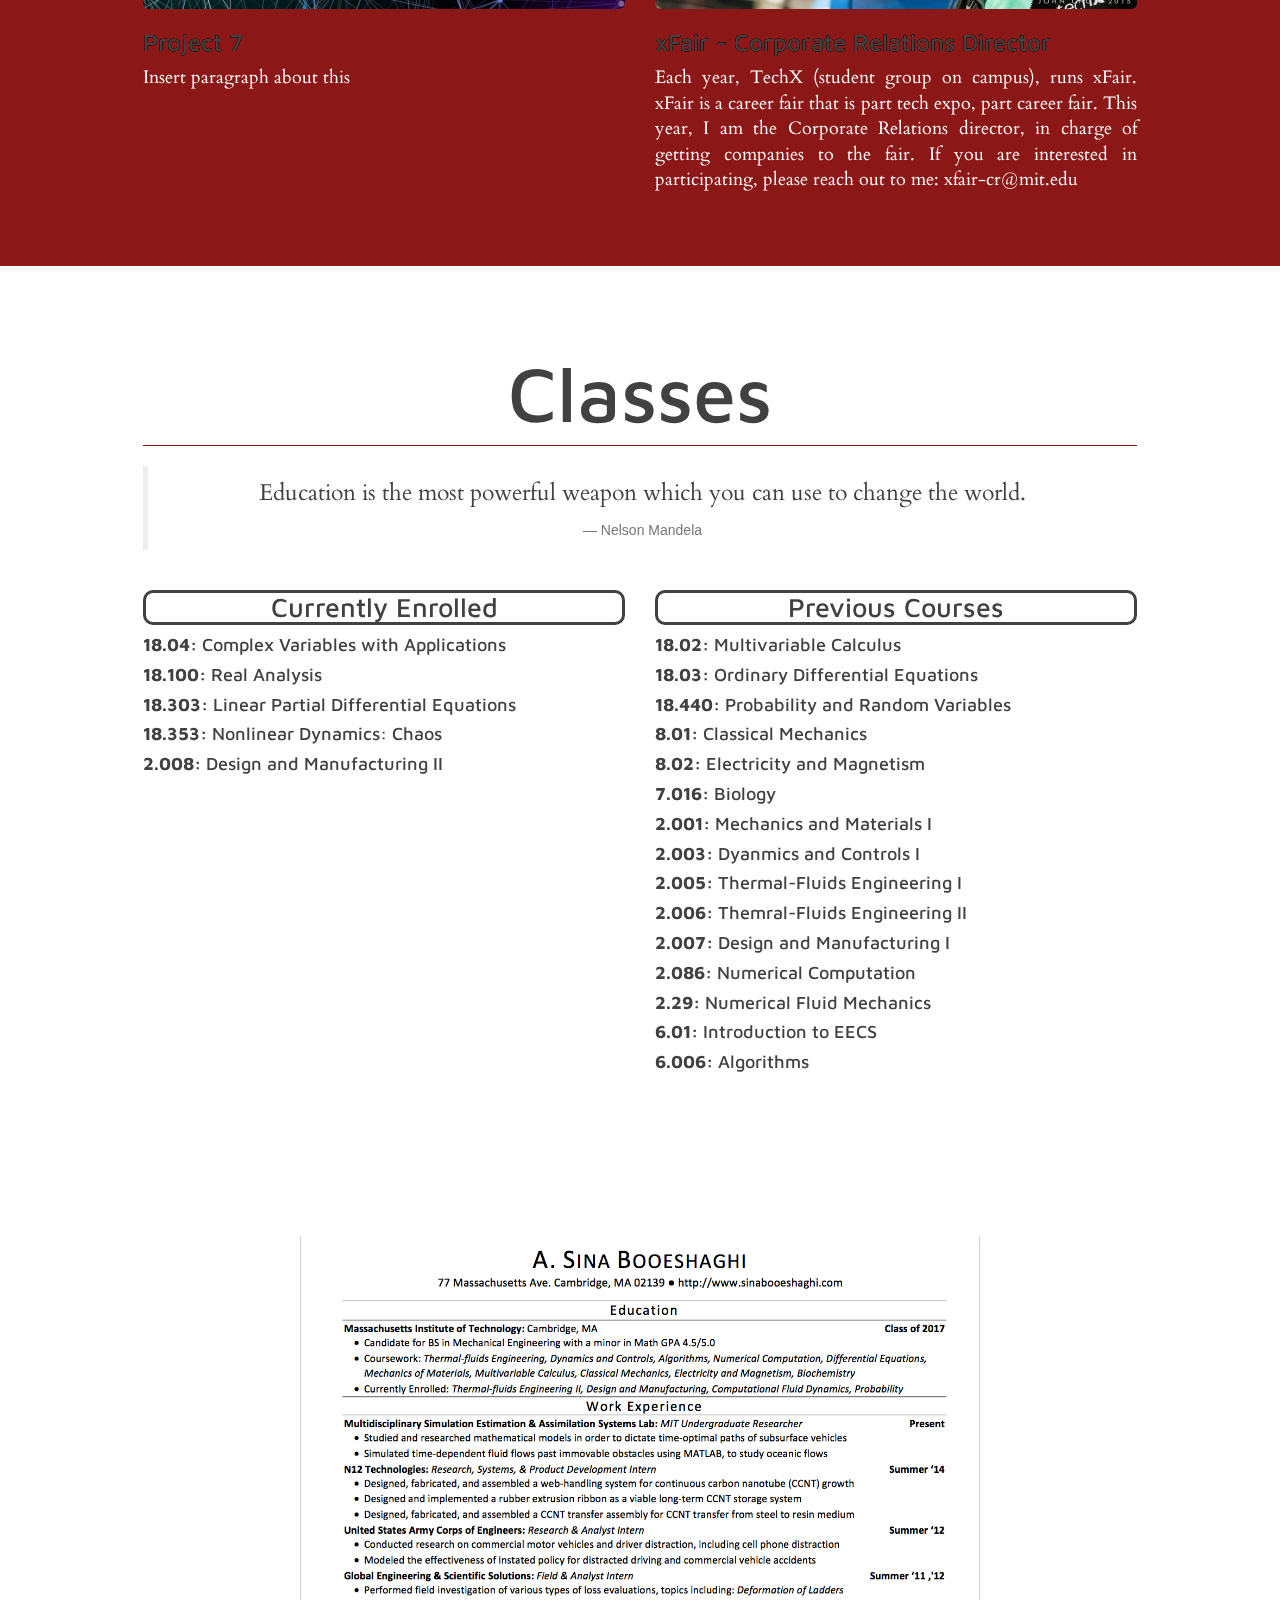
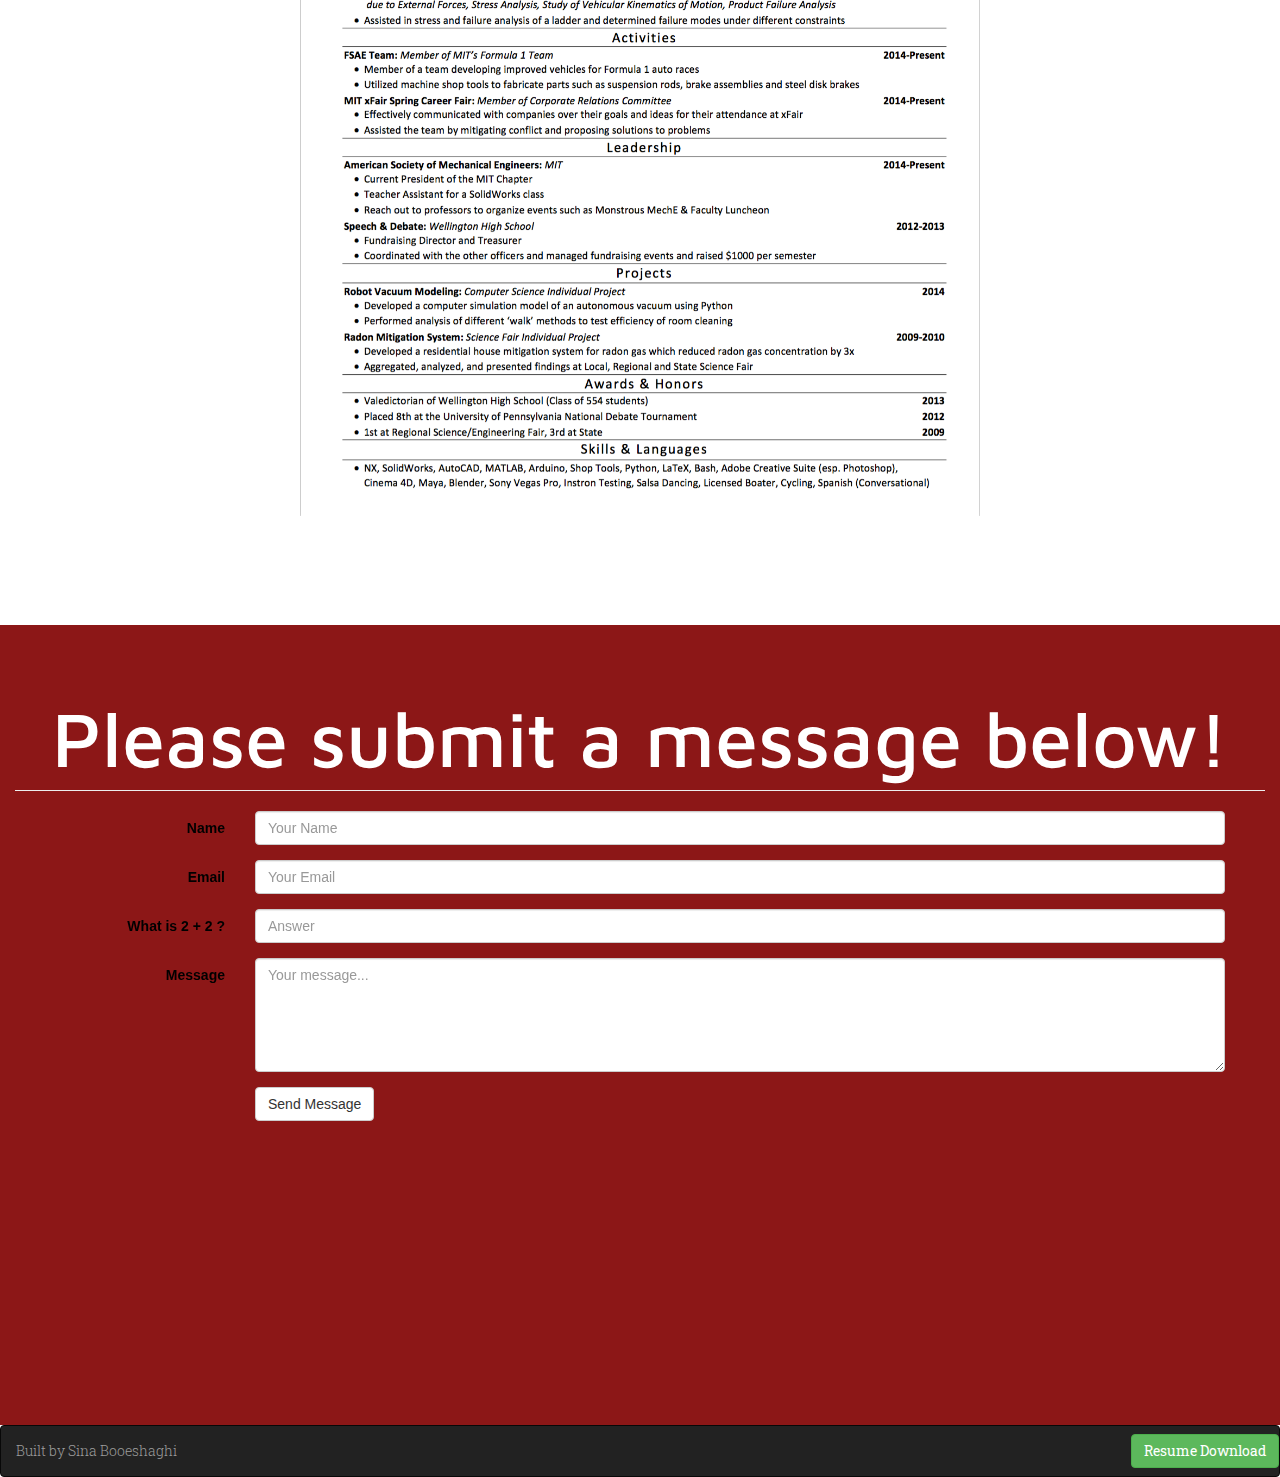
==== commit 51909180: "fixed bq" ====
--- a/index.html
+++ b/index.html
@@ -235,7 +235,9 @@
                 <div class="row">
                     <div class="col-md-12">
                         <h1 class="page-header" style="border-bottom: solid 1px #8C1717;">Classes</h1>
-                        <blockquote class="blockquote-reverse">
+                    </div>
+                    <div class="col-md-12">
+                        <blockquote>
                             <p>Education is the most powerful weapon which you can use to change the world.</p>
                             <footer>Nelson Mandela</footer>
                         </blockquote>
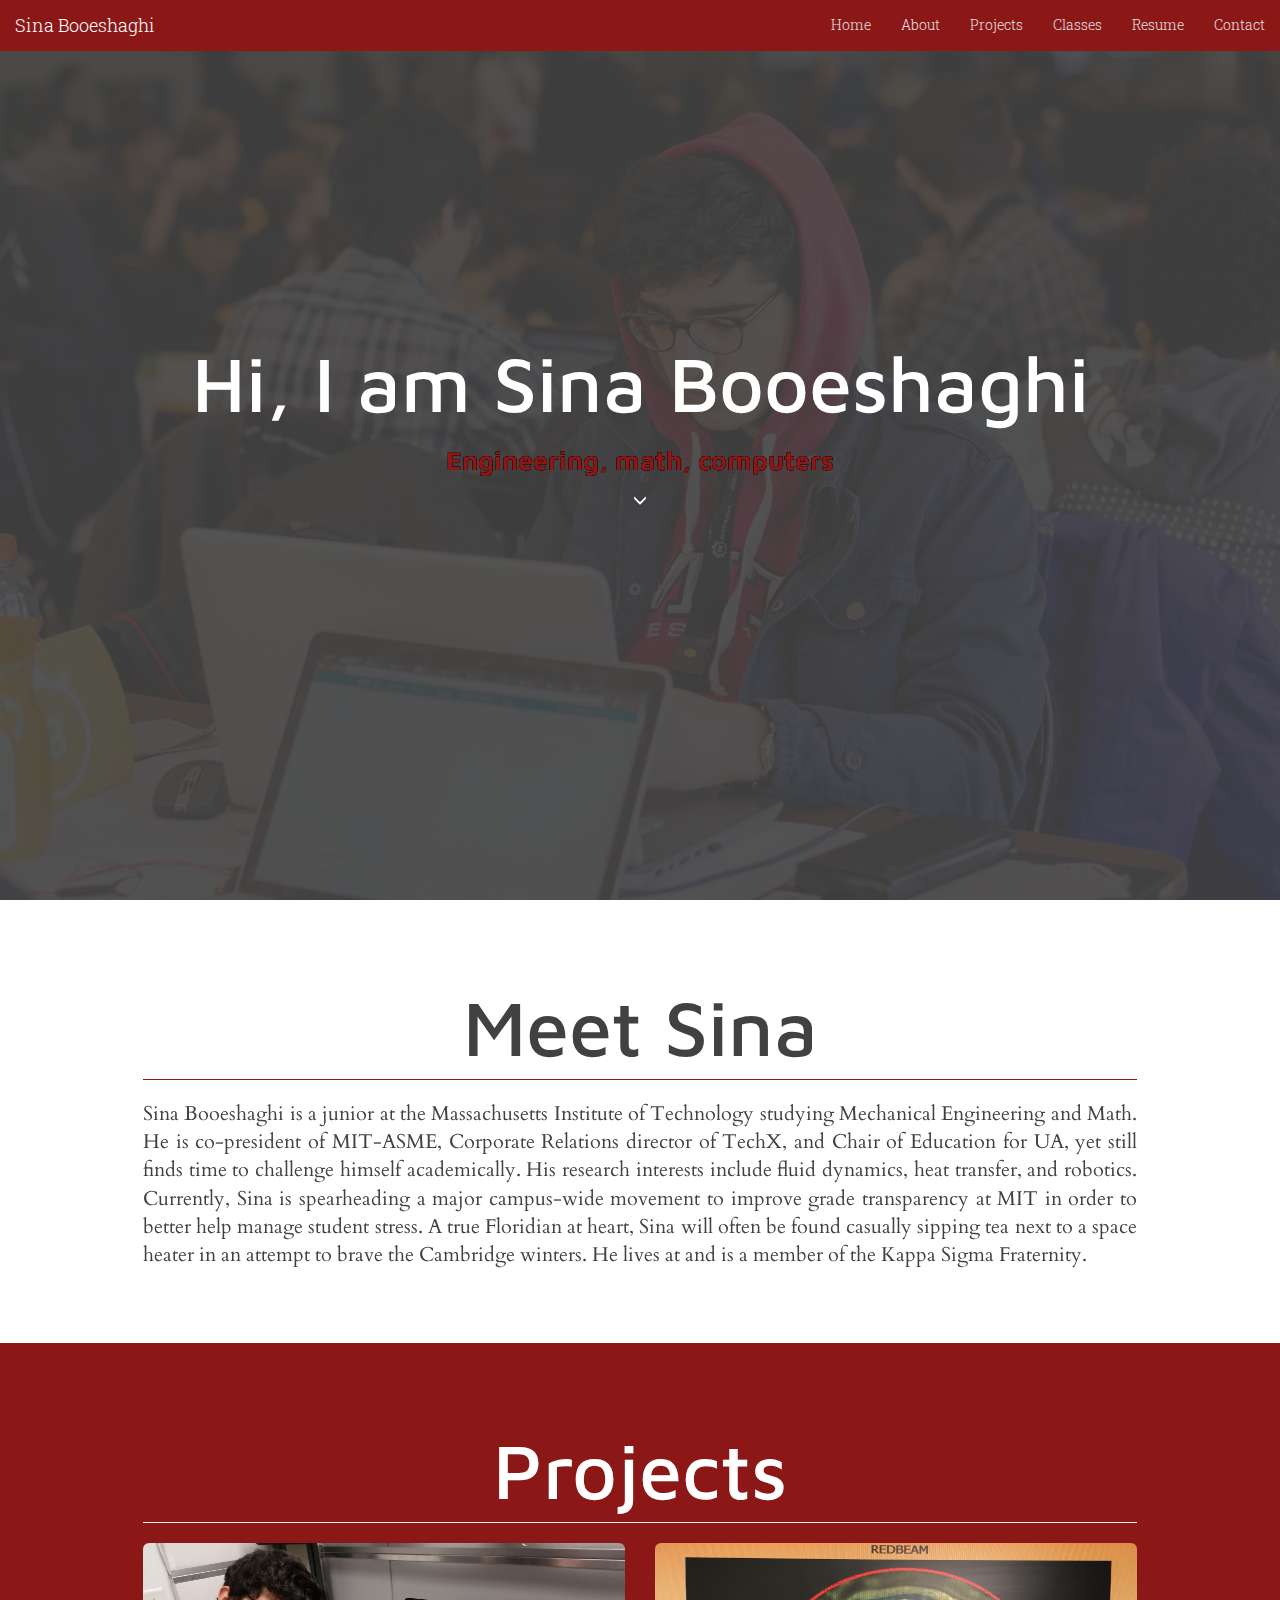
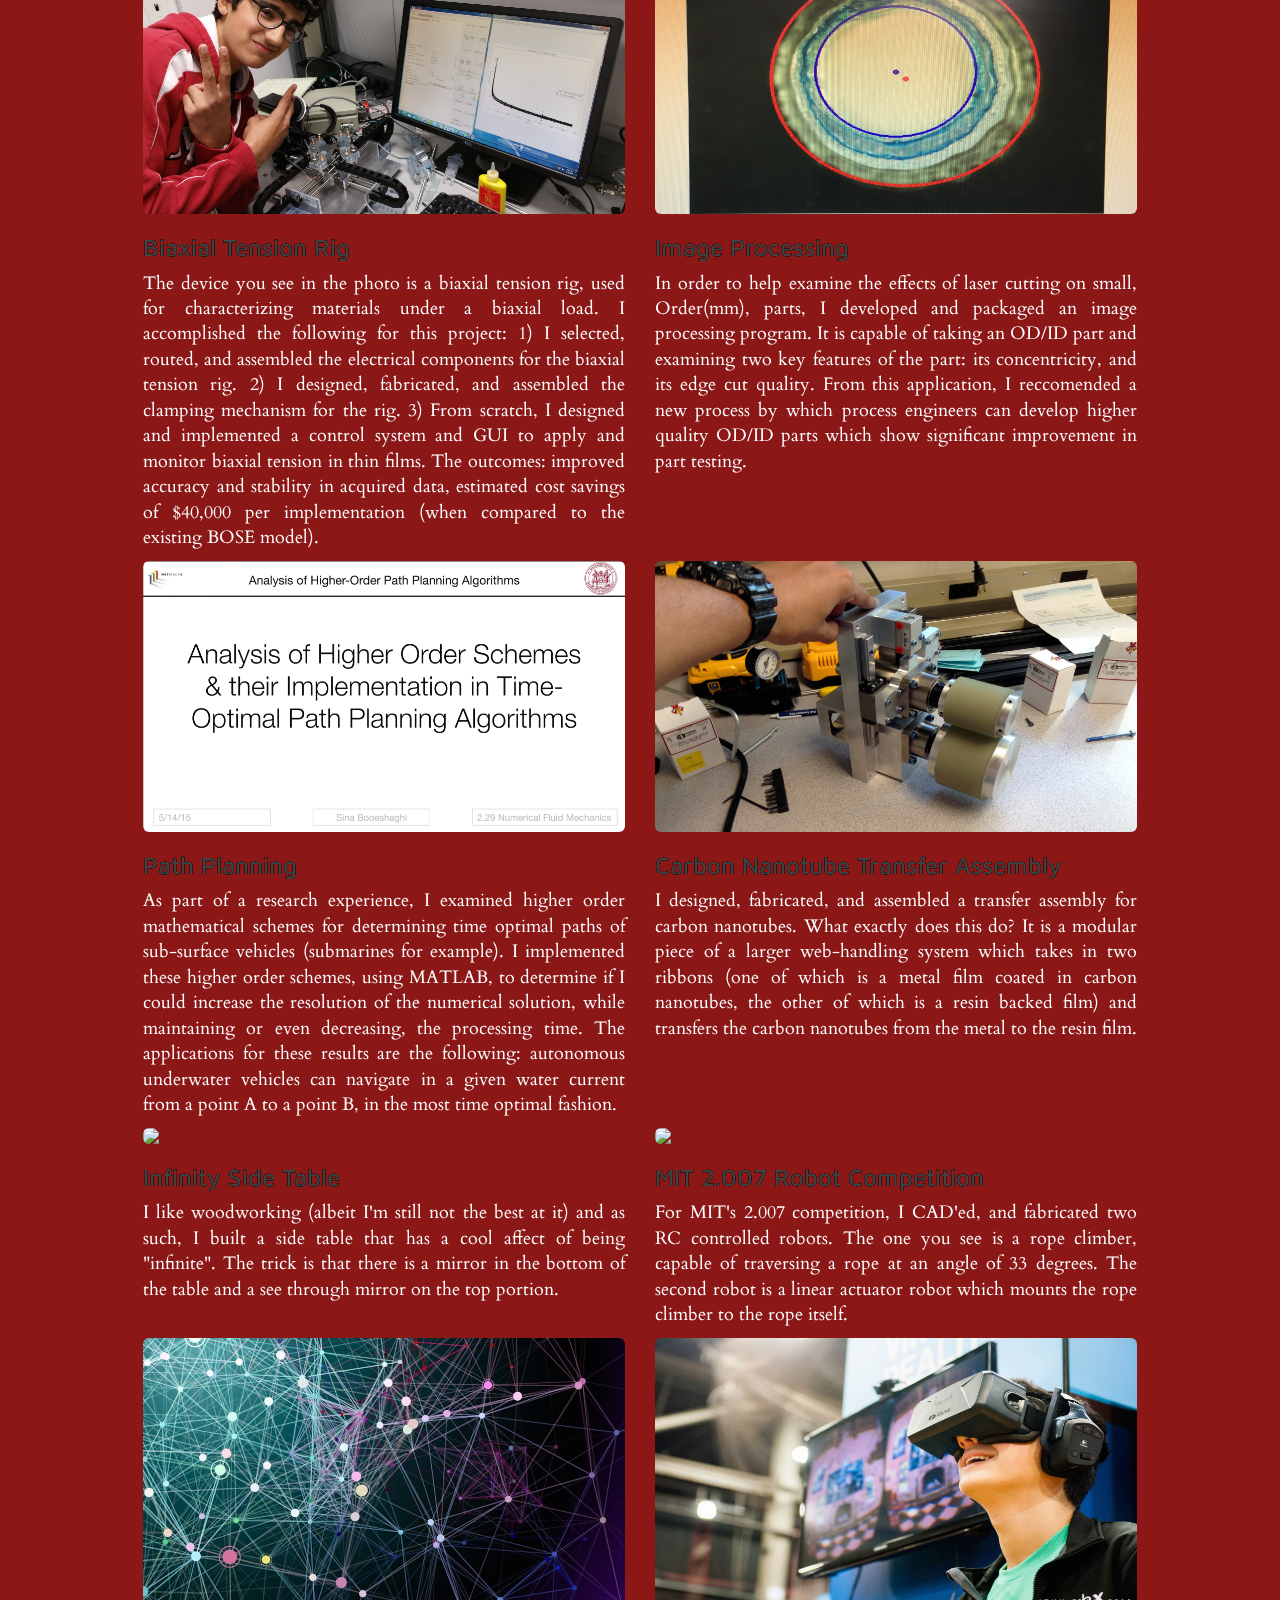
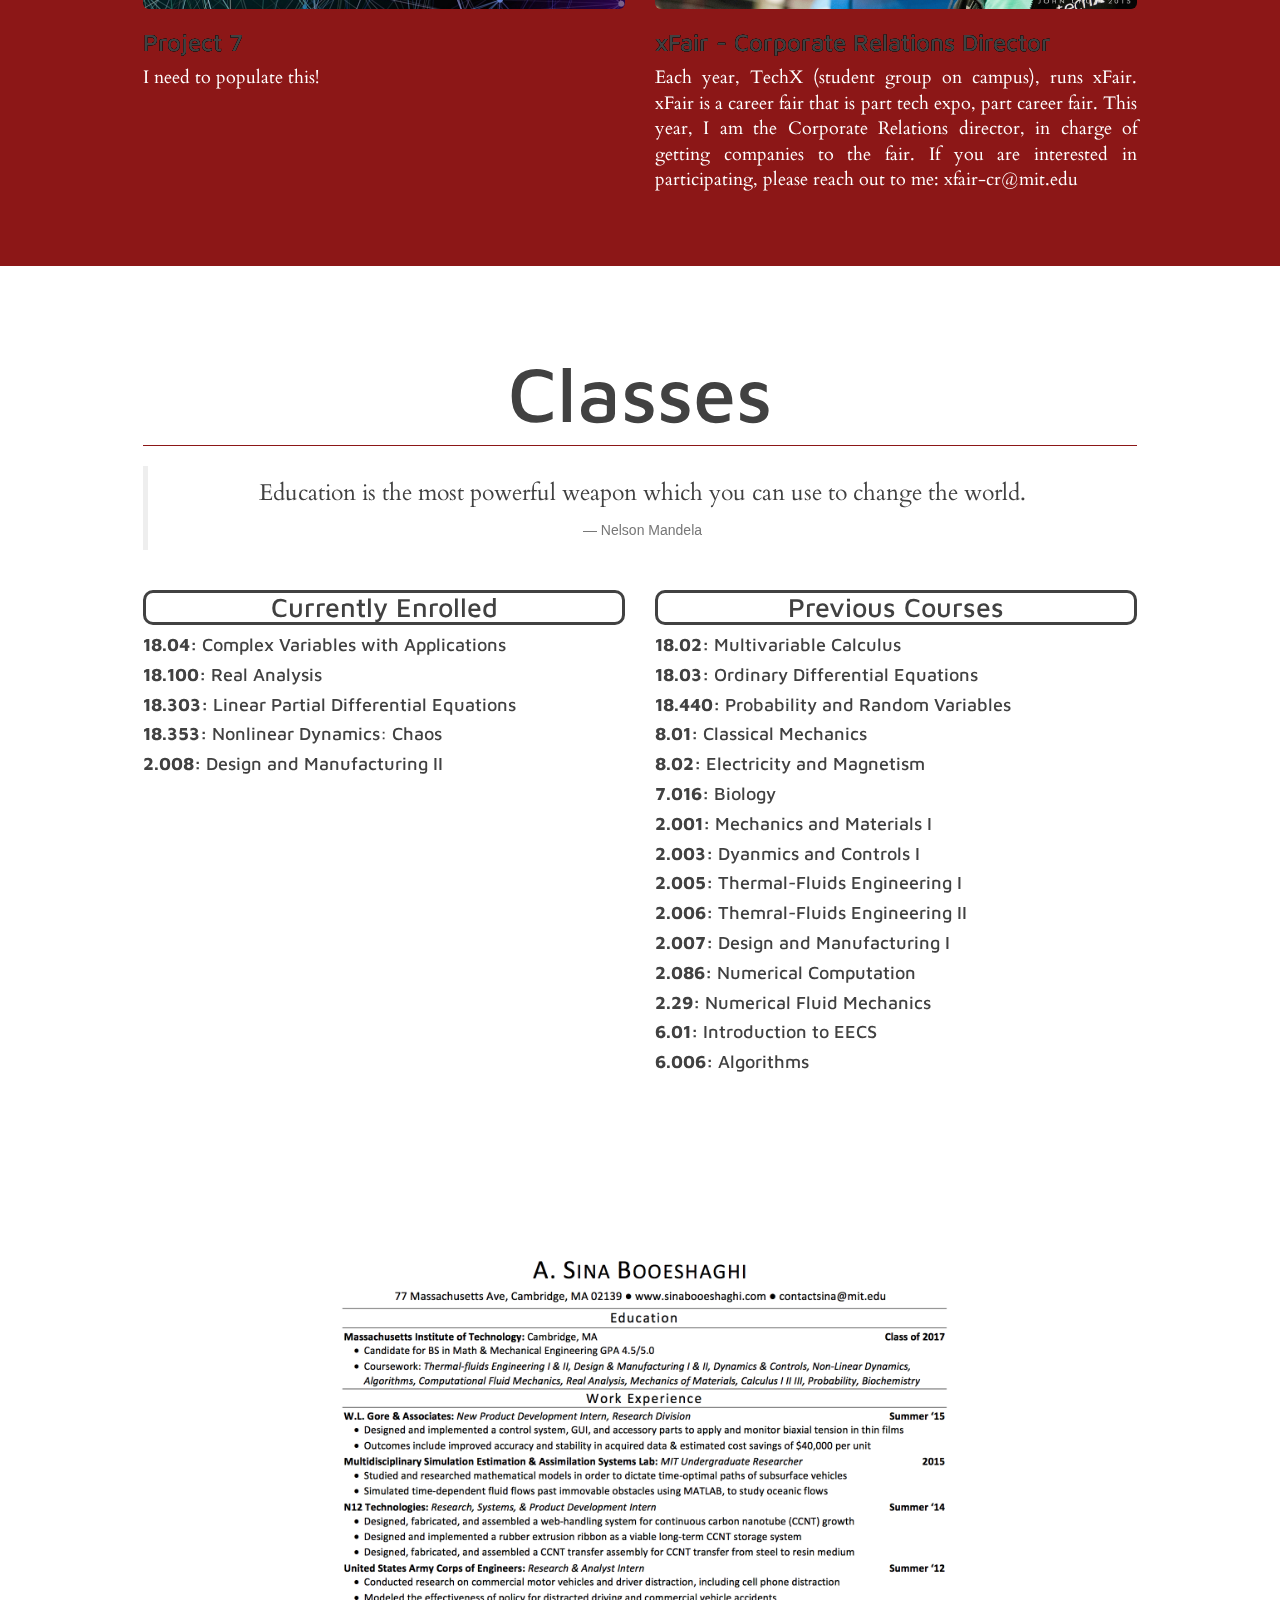
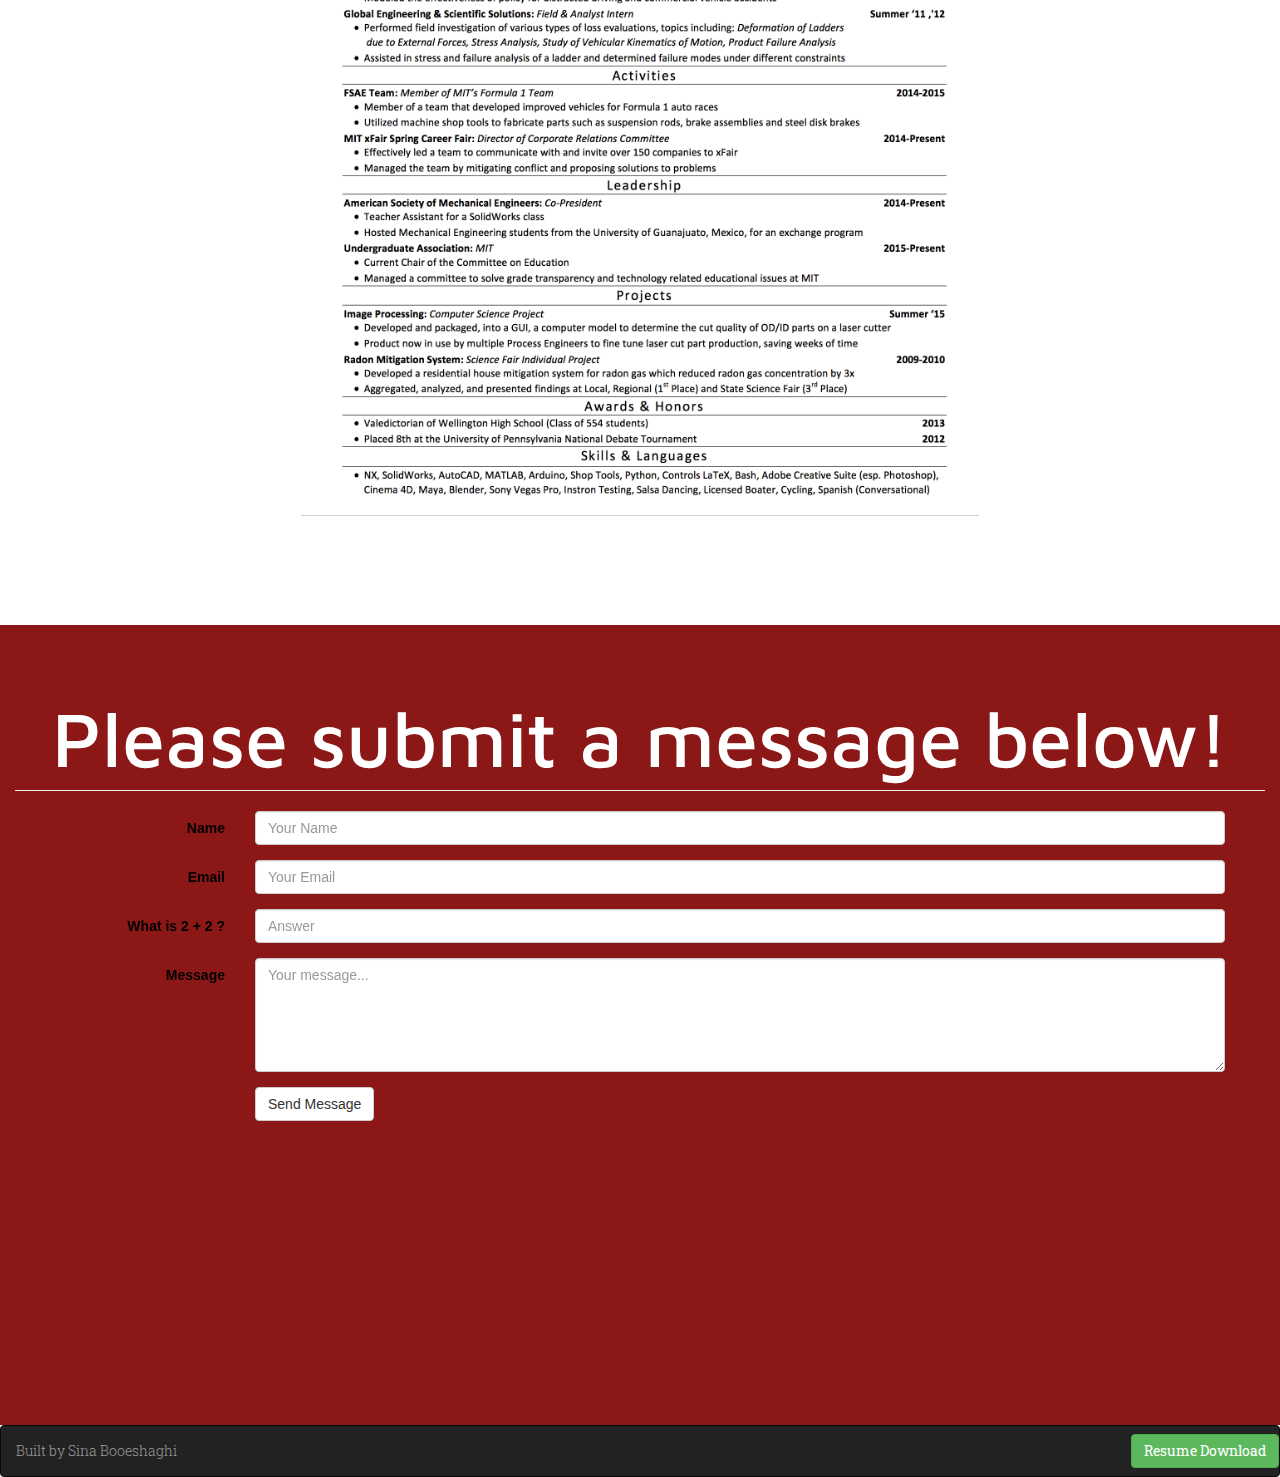
==== commit 45e44653: "update to proj 7 descrip" ====
--- a/index.html
+++ b/index.html
@@ -214,7 +214,7 @@
                             <img class="img-responsive img-rounded" src="projects/bigdata.jpg">
                         </a>
                         <h3 class="strokeme">Project 7</h3>
-                        <p align="justify">Insert paragraph about this</p>
+                        <p align="justify">I need to populate this!</p>
                     </div>
                     <div class="col-md-6 portfolio-item">
                         <a href="https://www.youtube.com/watch?v=xfDhk5Rd-Bg">
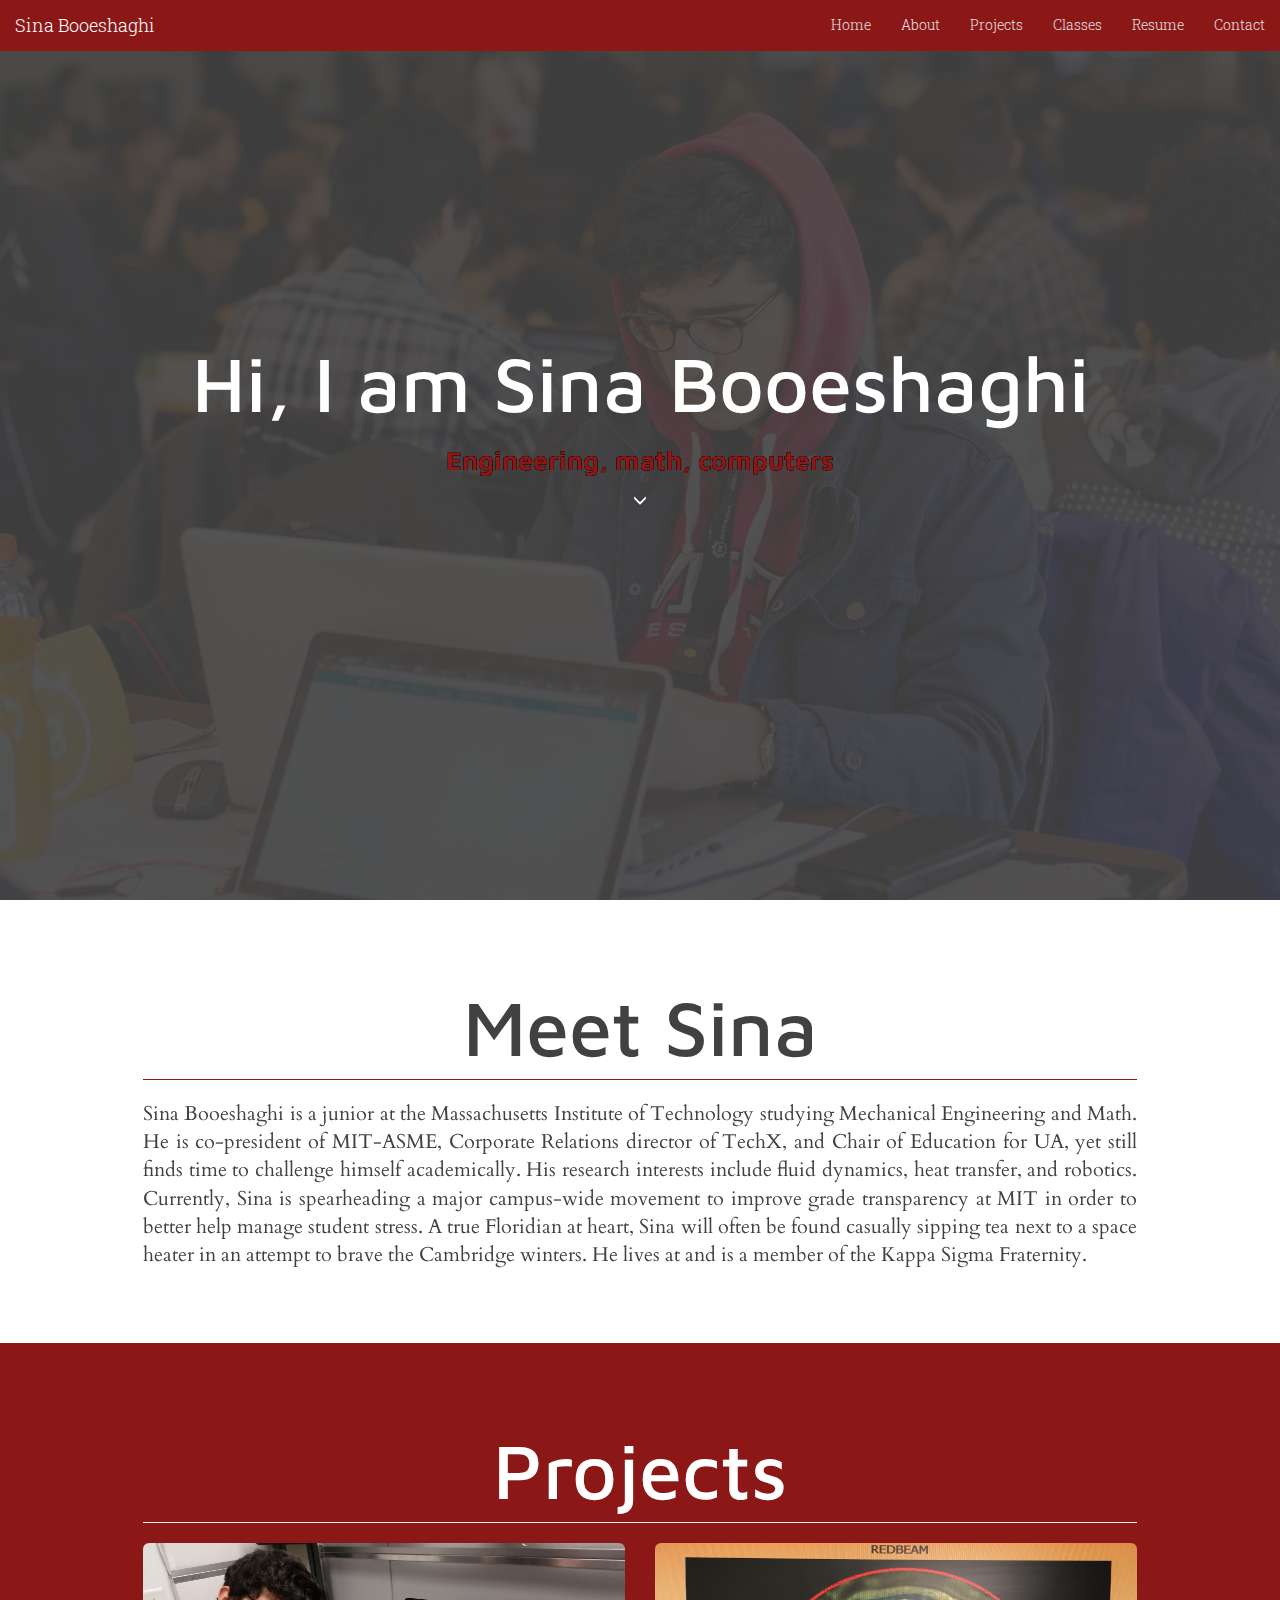
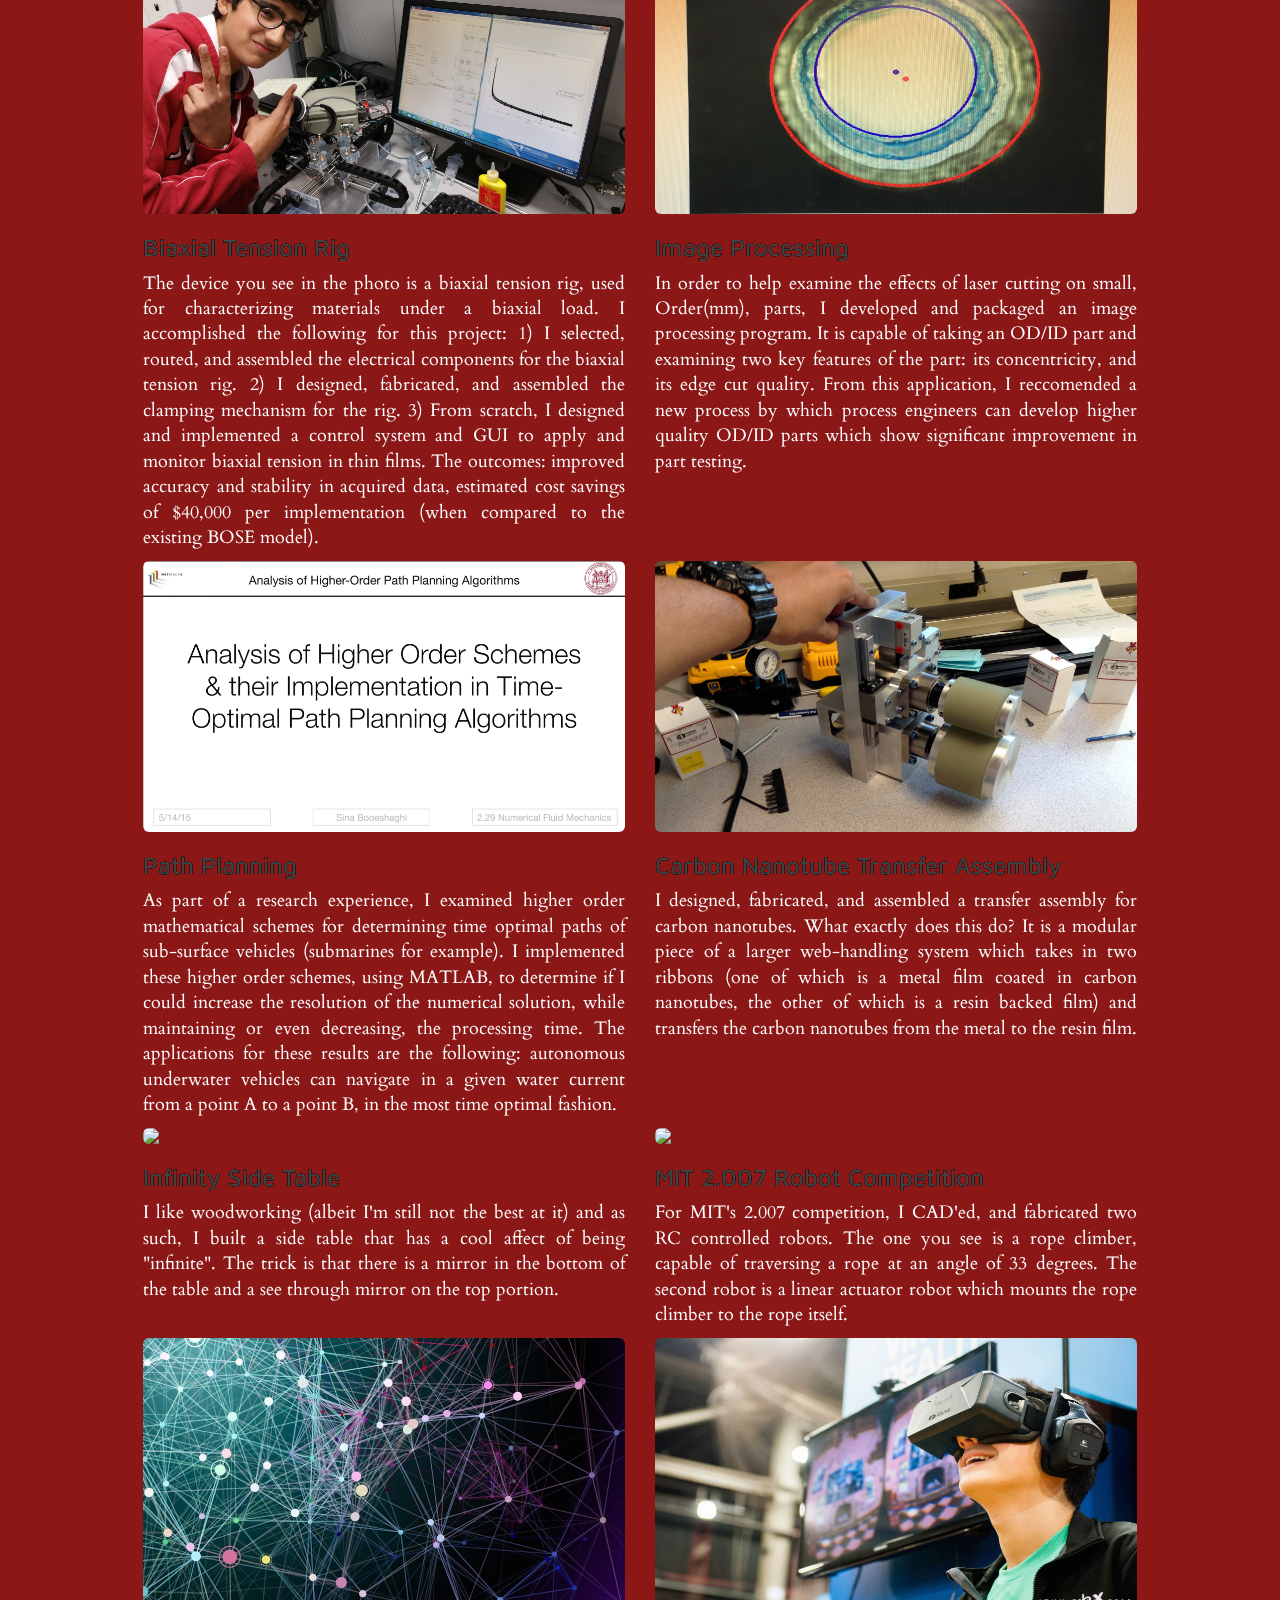
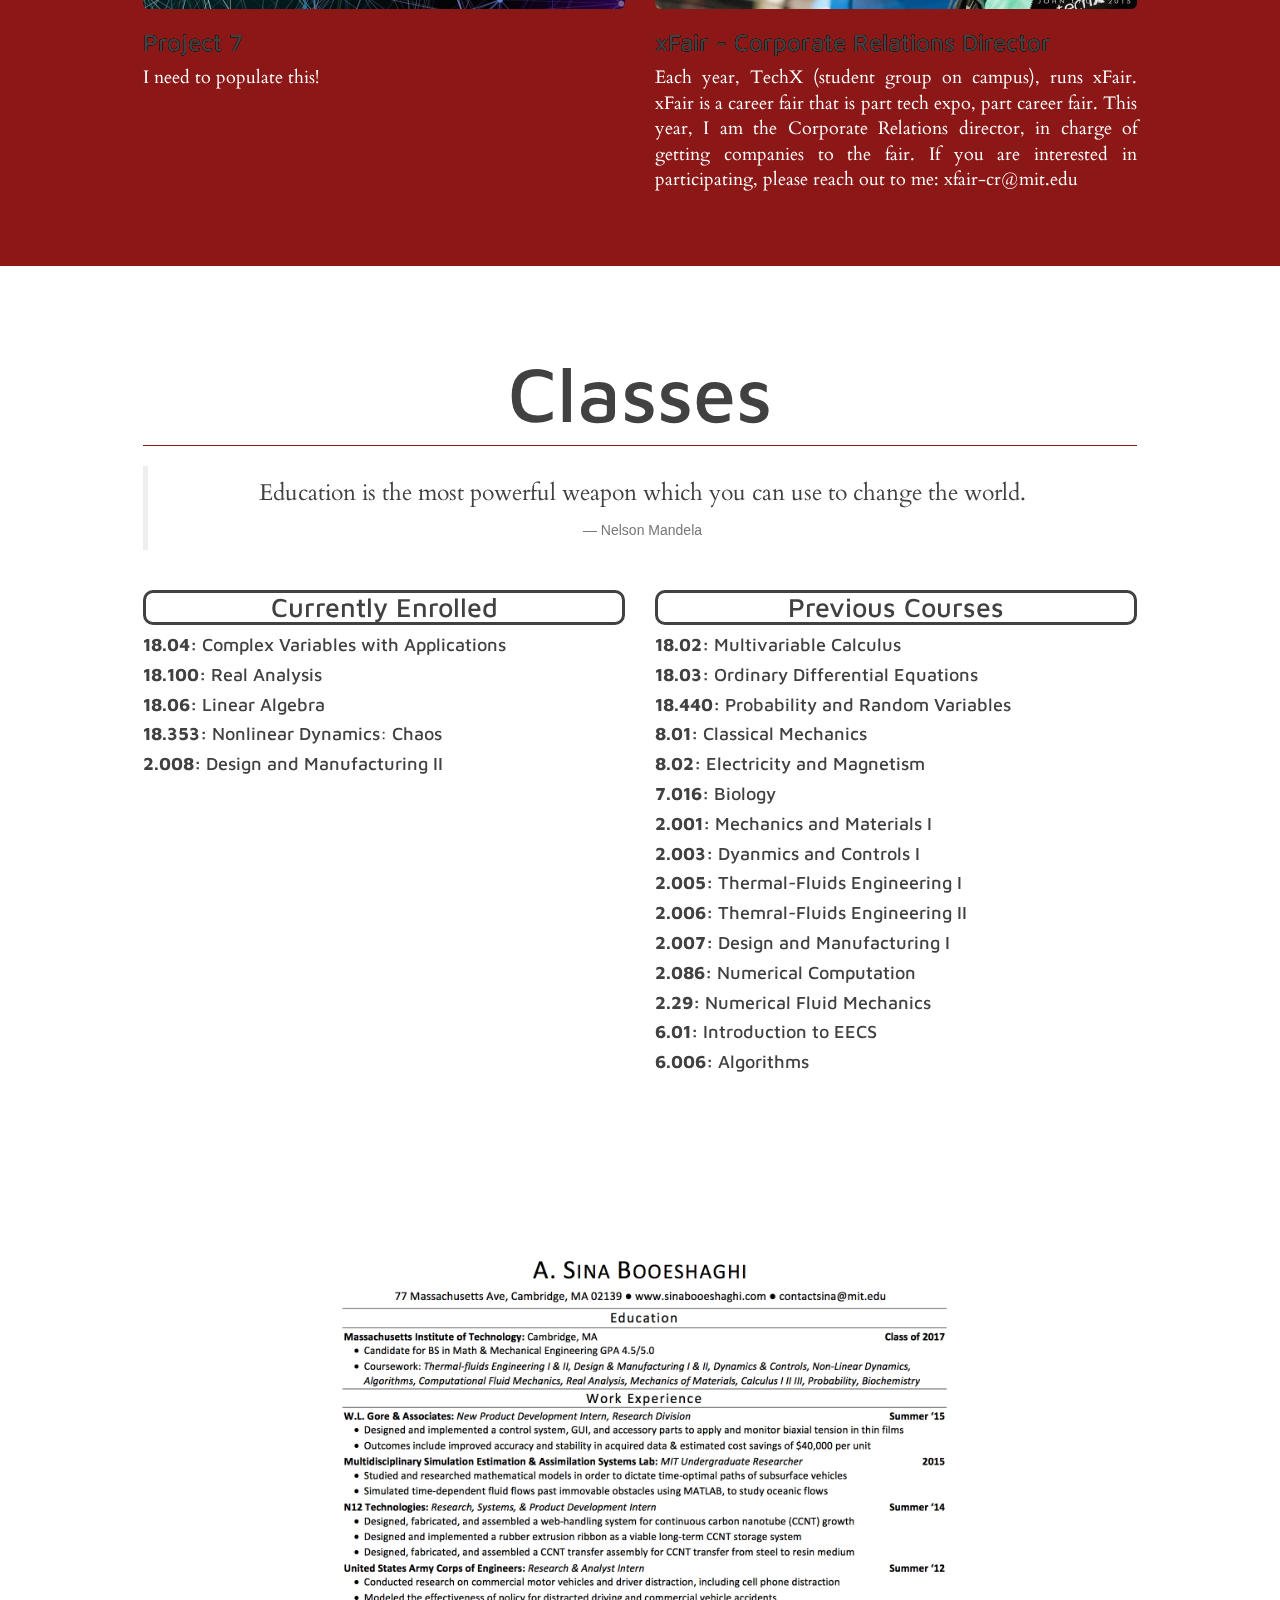
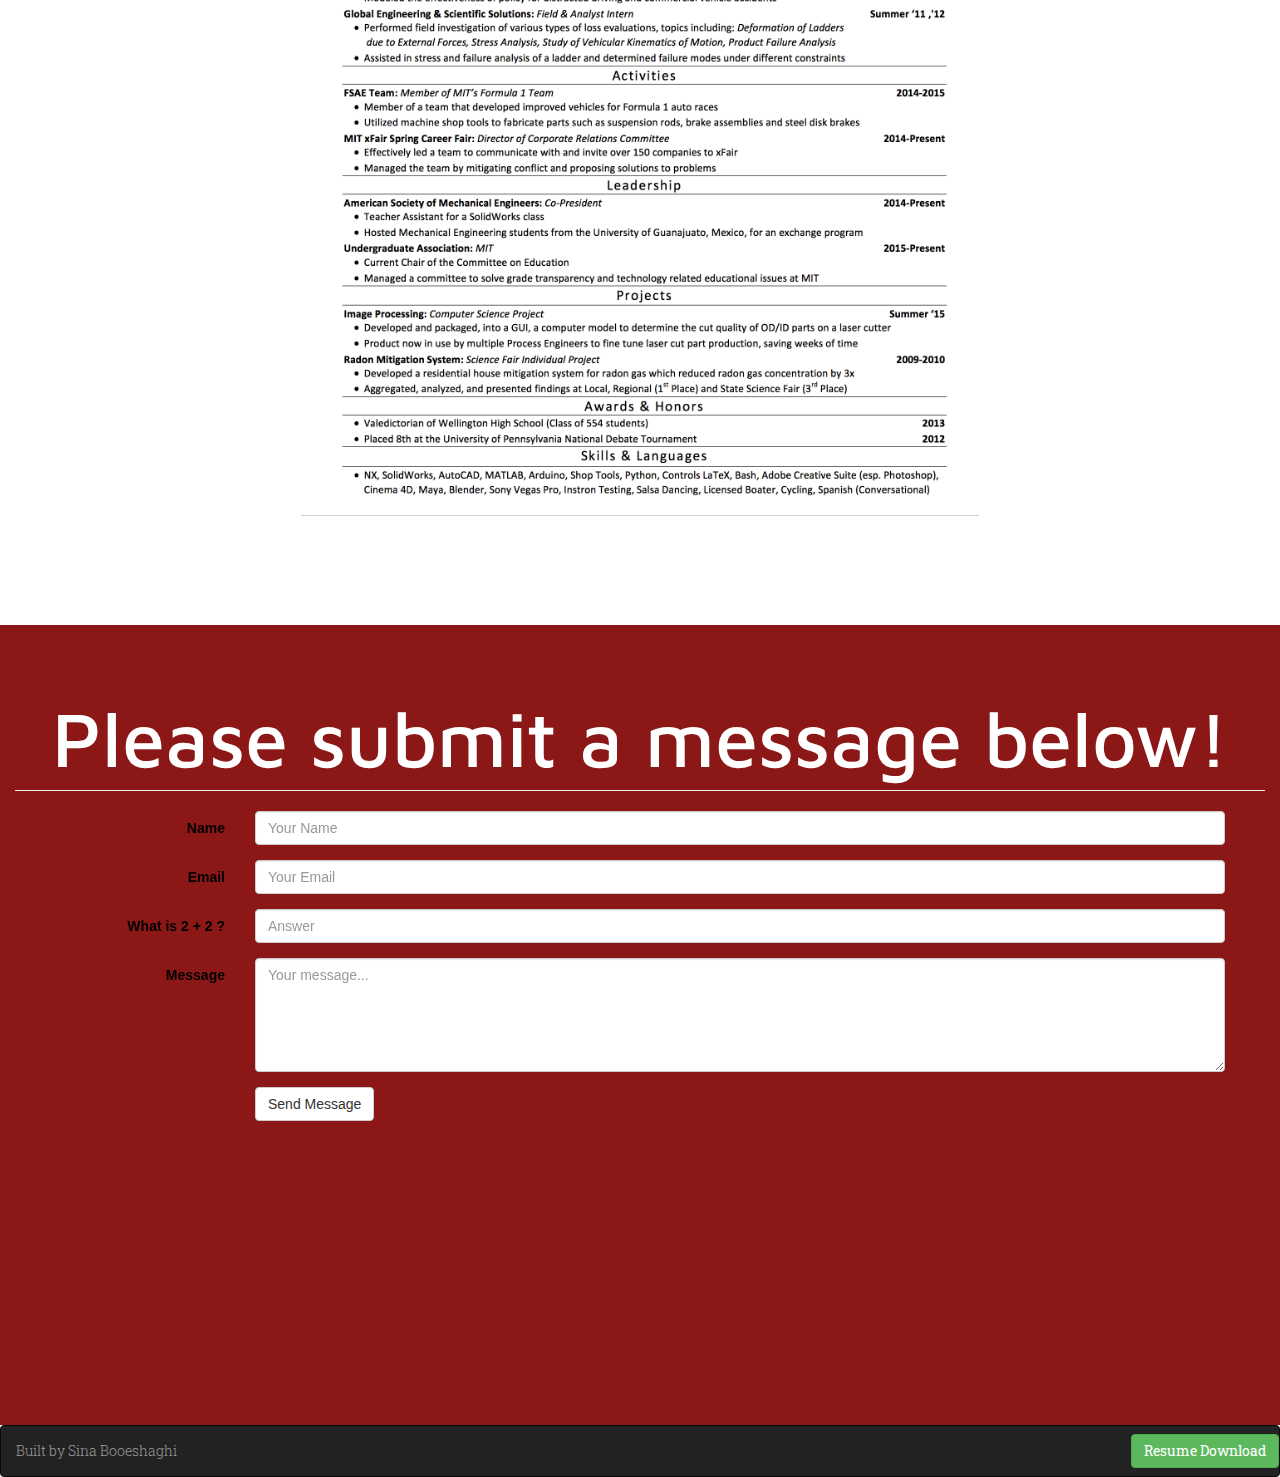
==== commit 7c1d5c50: "made changes to class schedule" ====
--- a/index.html
+++ b/index.html
@@ -243,9 +243,9 @@
                         </blockquote>
                     </div>
                     <div class="col-md-6"><h2 style="border-style:solid;border-size:3px;border-color:#414141;border-radius:10px;">Currently Enrolled</h2>
-                        <h4 align="left"><strong>18.04:</strong> Complex Variables with Applications</h4>
+                            <h4 align="left"><strong>18.04:</strong> Complex Variables with Applications</h4>
                             <h4 align="left"><strong>18.100:</strong> Real Analysis</h4>
-                            <h4 align="left"><strong>18.303:</strong> Linear Partial Differential Equations</h4>
+                            <h4 align="left"><strong>18.06:</strong> Linear Algebra</h4>
                             <h4 align="left"><strong>18.353:</strong> Nonlinear Dynamics: Chaos</h4>
                             <h4 align="left"><strong>2.008:</strong> Design and Manufacturing II</h4>
                     </div>
@@ -372,6 +372,17 @@
             });
         </script>
         
+        <script>
+  (function(i,s,o,g,r,a,m){i['GoogleAnalyticsObject']=r;i[r]=i[r]||function(){
+  (i[r].q=i[r].q||[]).push(arguments)},i[r].l=1*new Date();a=s.createElement(o),
+  m=s.getElementsByTagName(o)[0];a.async=1;a.src=g;m.parentNode.insertBefore(a,m)
+  })(window,document,'script','//www.google-analytics.com/analytics.js','ga');
+
+  ga('create', 'UA-68126831-1', 'auto');
+  ga('send', 'pageview');
+
+</script>
+        
         
 	</body>
     <!-- End body -->
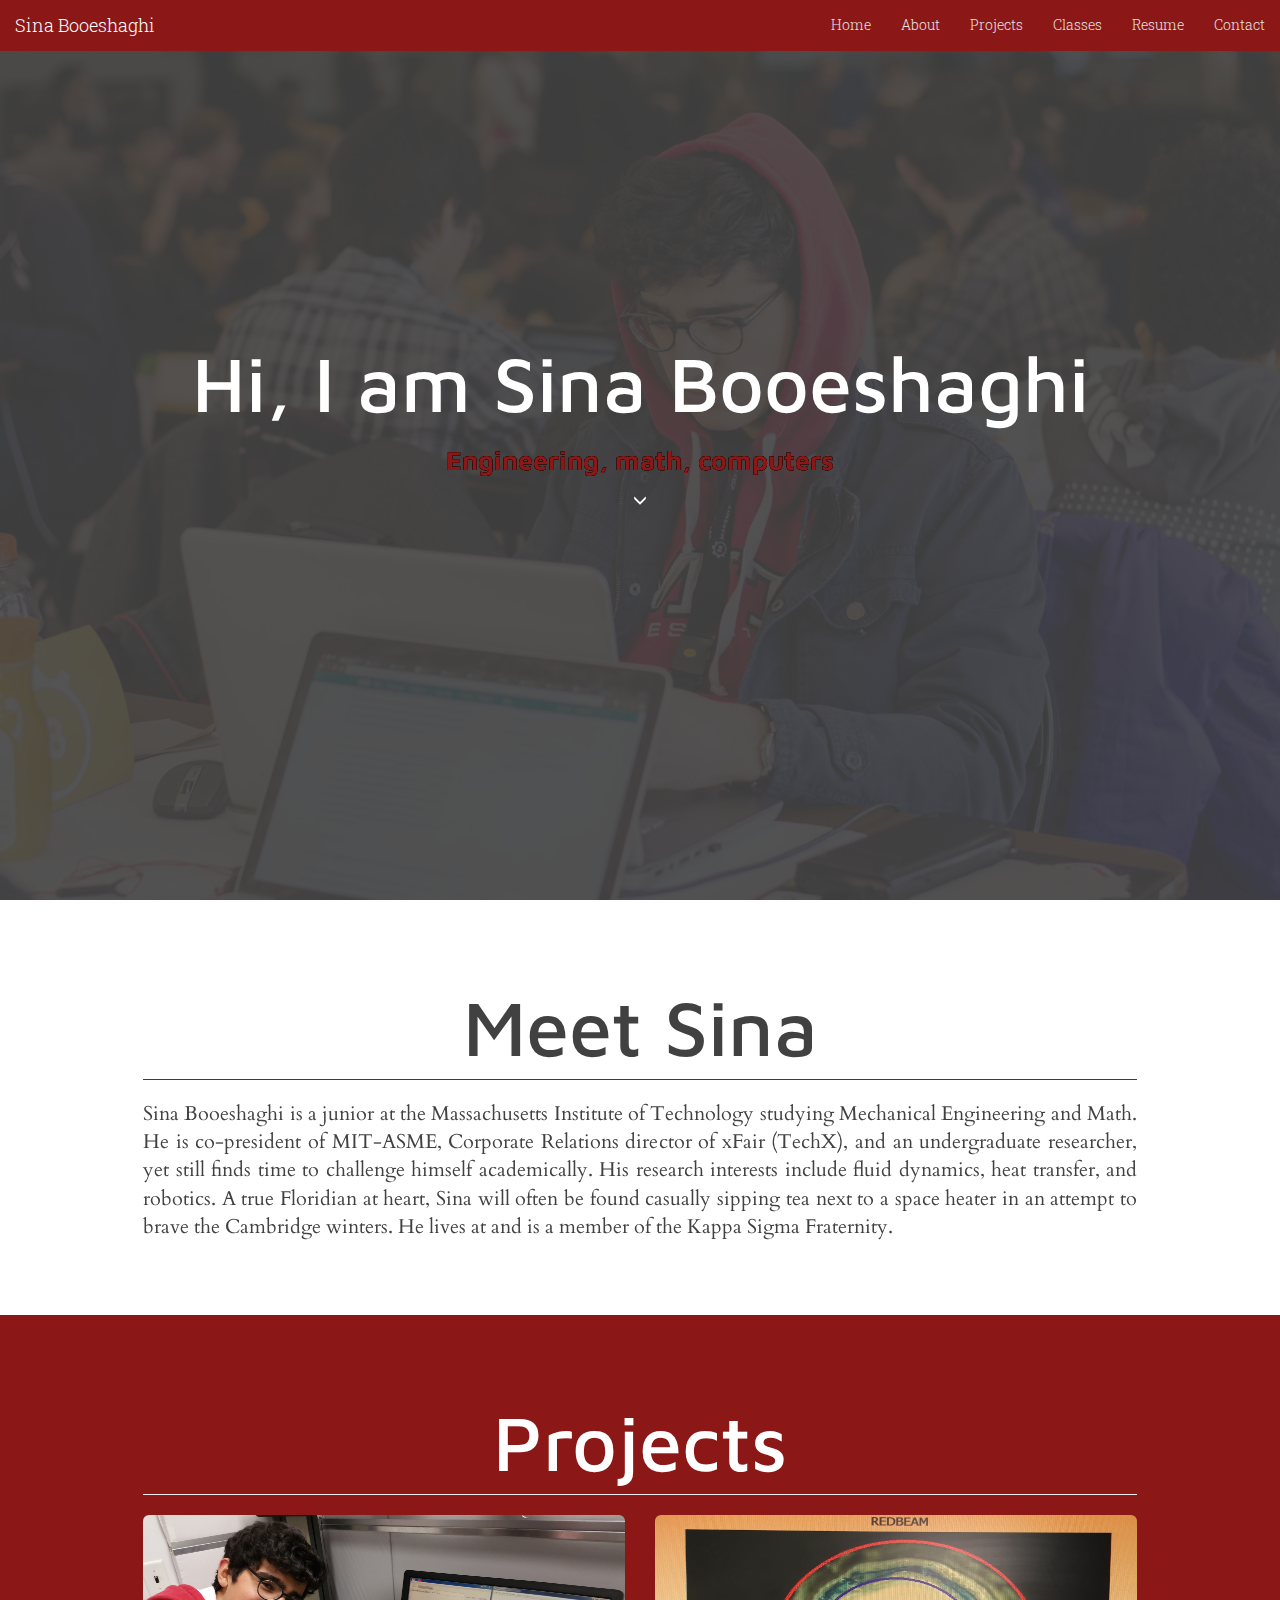
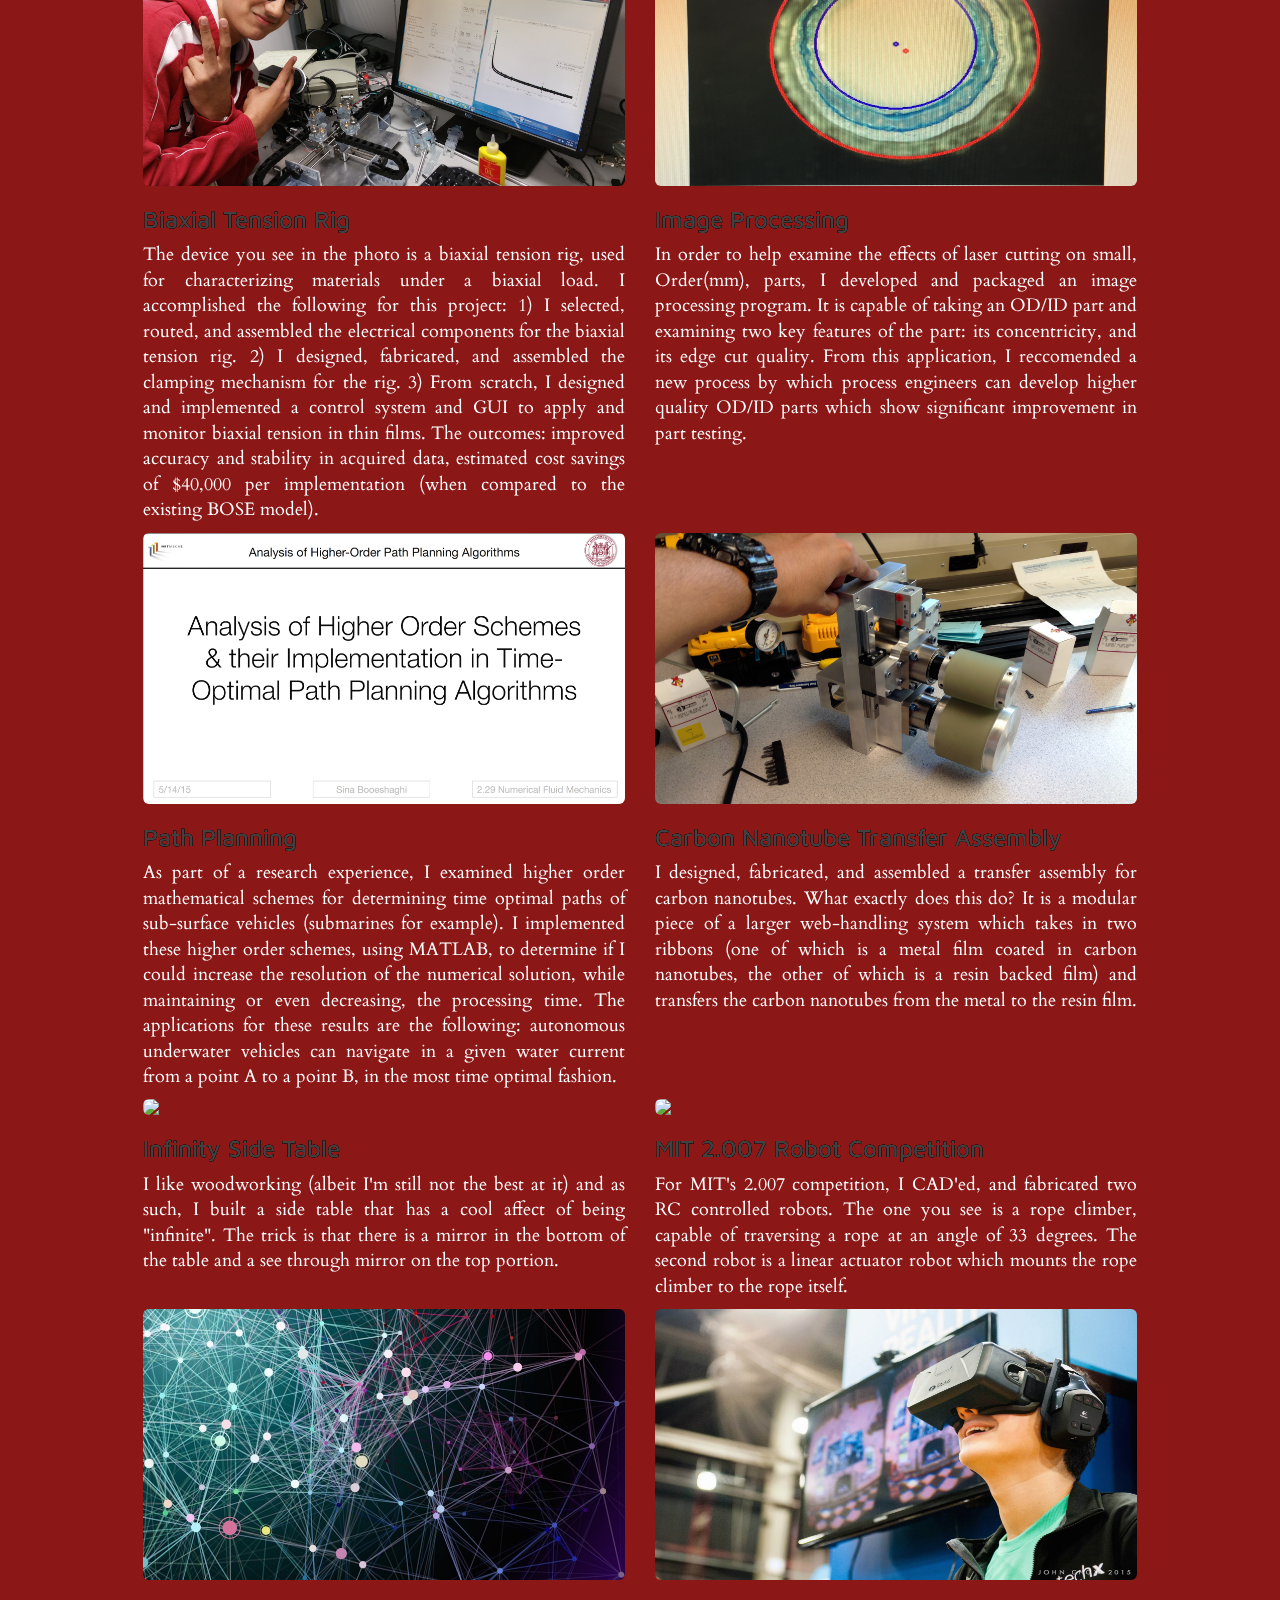
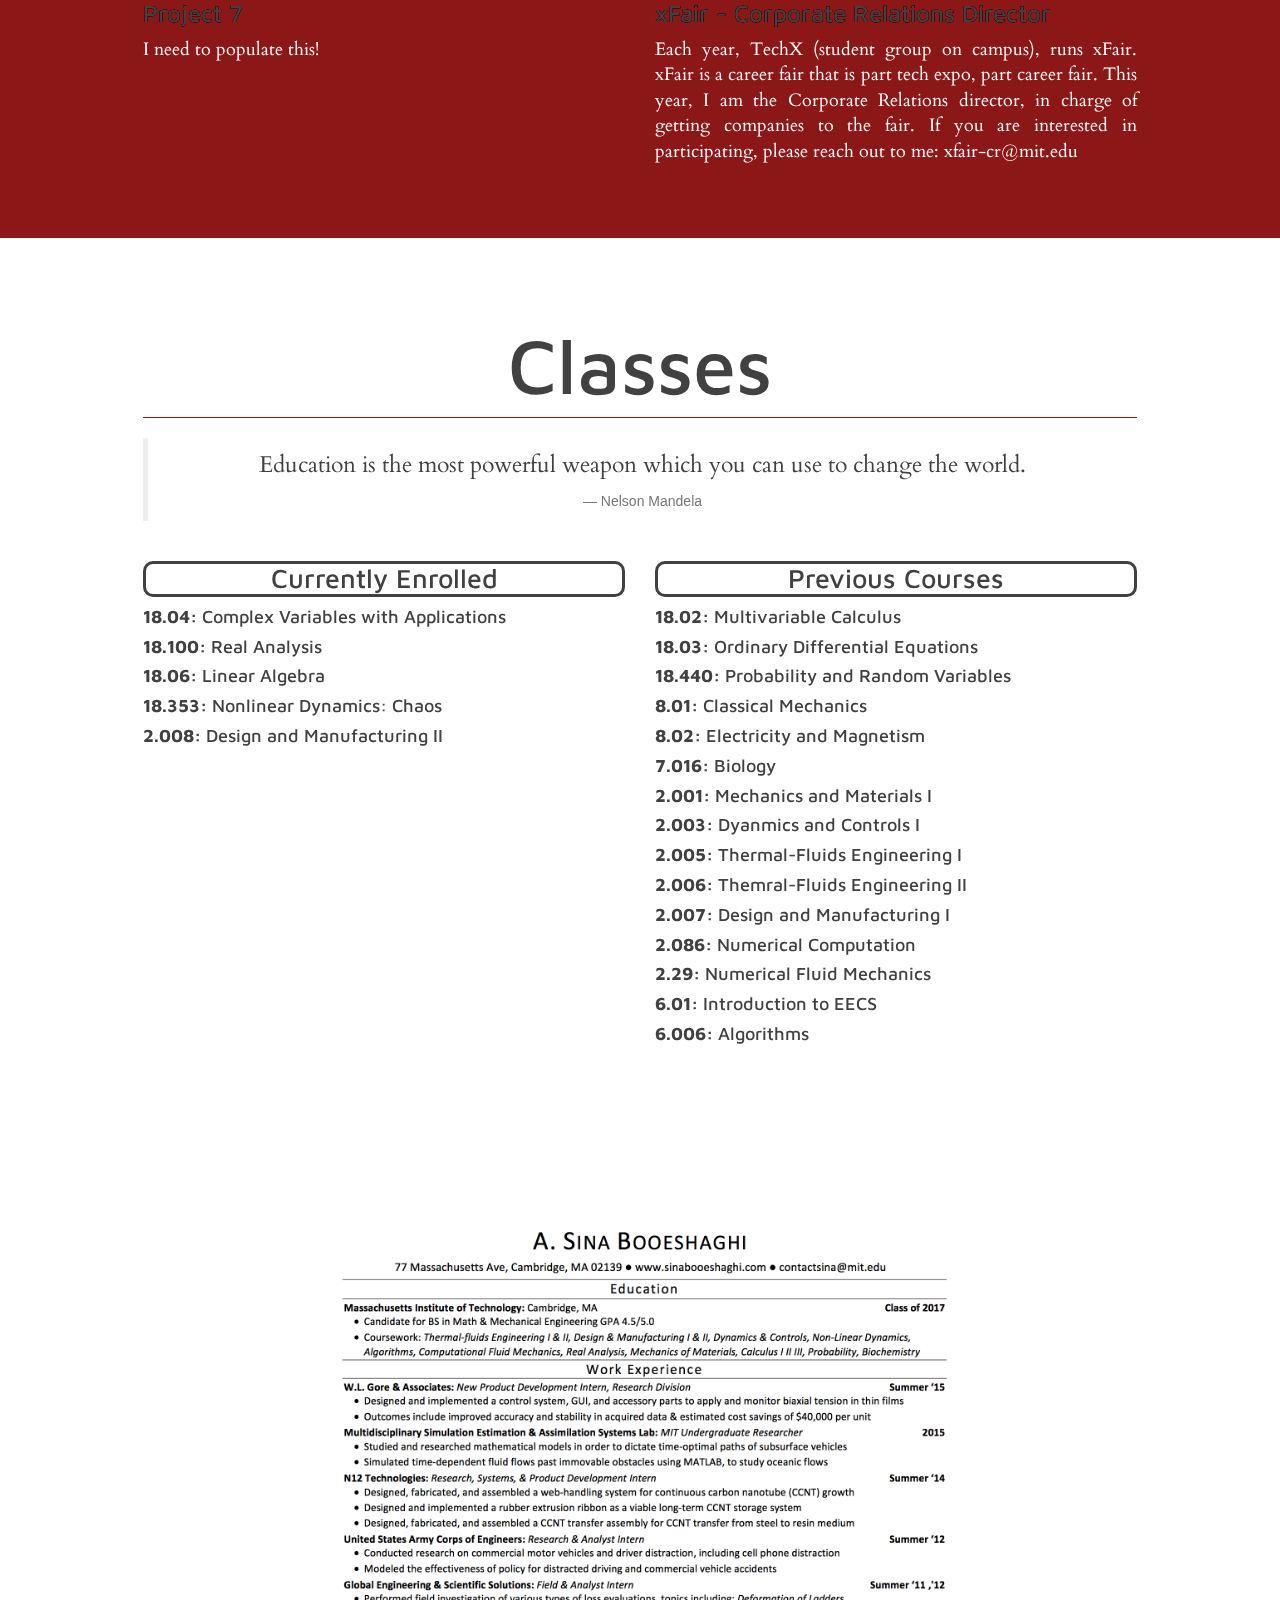
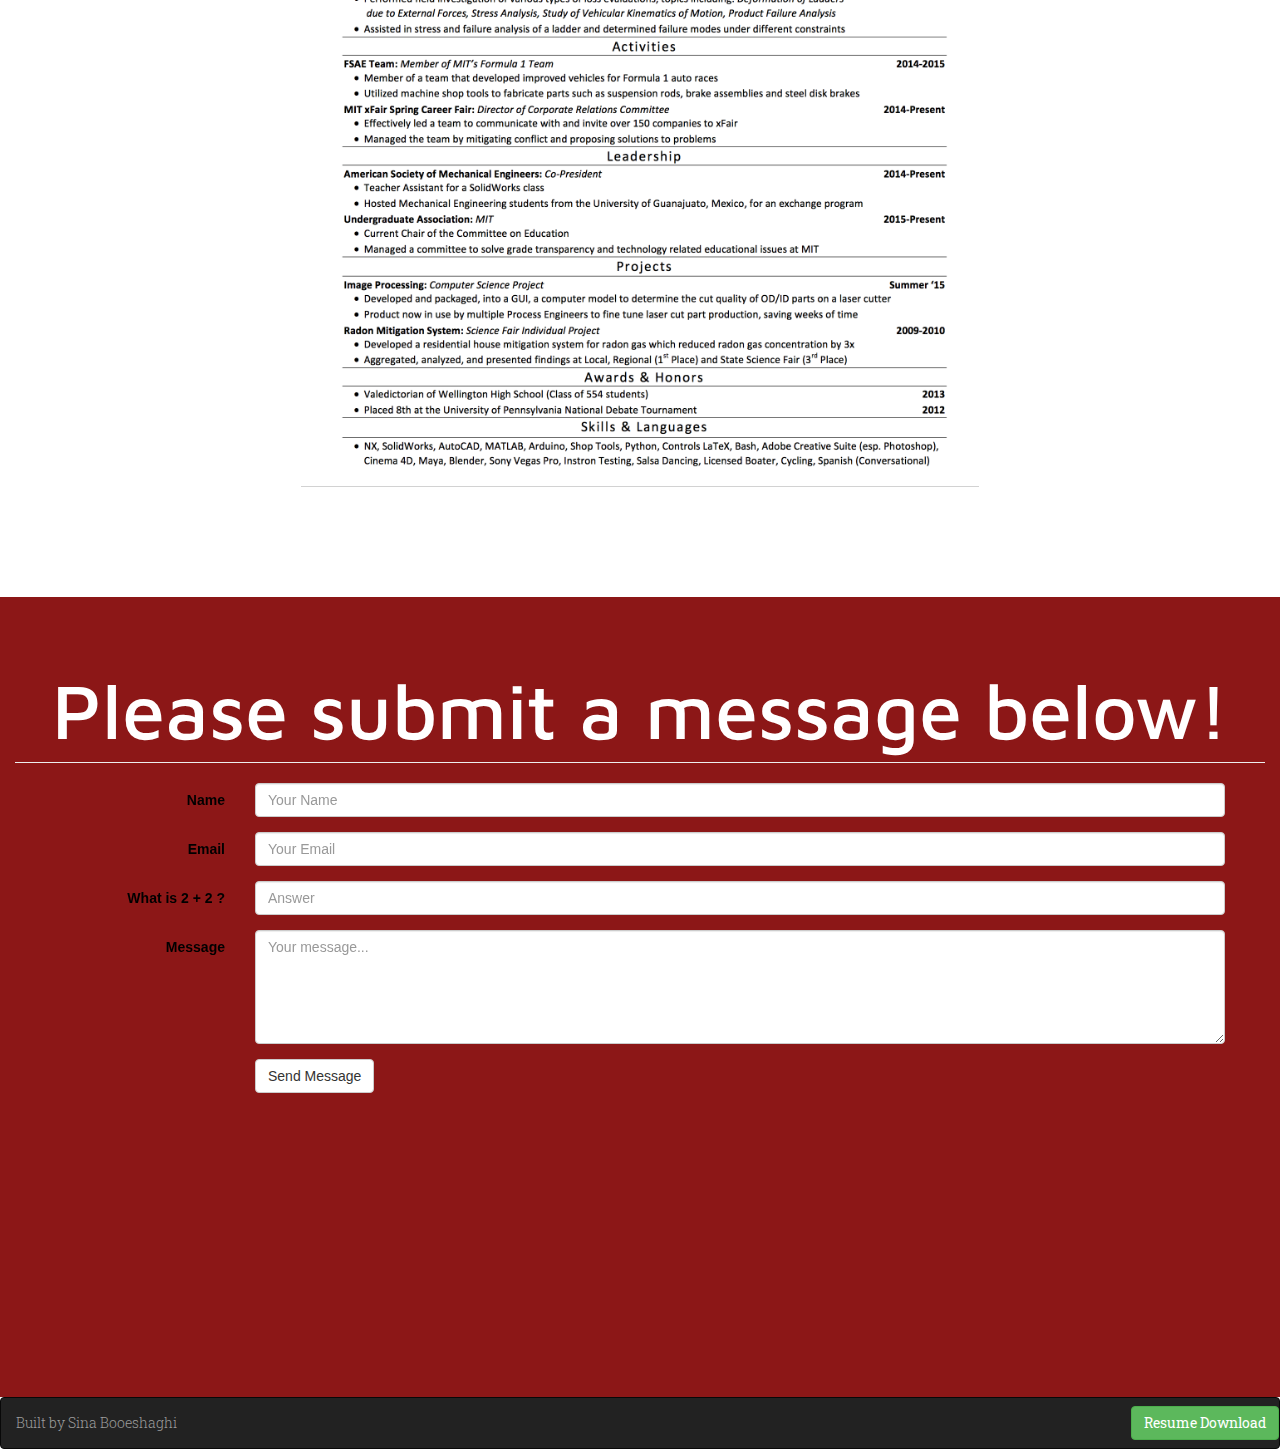
==== commit a45f54dc: "updated summary" ====
--- a/index.html
+++ b/index.html
@@ -134,7 +134,7 @@
                 </div>
                 <div class="row">
                     <div class="col-md-12">
-                        <p class="text-justify">Sina Booeshaghi is a junior at the Massachusetts Institute of Technology studying Mechanical Engineering and Math. He is co-president of MIT-ASME, Corporate Relations director of TechX, and Chair of Education for UA, yet still finds time to challenge himself academically. His research interests include fluid dynamics, heat transfer, and robotics. Currently, Sina is spearheading a major campus-wide movement to improve grade transparency at MIT in order to better help manage student stress. A true Floridian at heart, Sina will often be found casually sipping tea next to a space heater in an attempt to brave the Cambridge winters. He lives at and is a member of the Kappa Sigma Fraternity.</p>
+                        <p class="text-justify">Sina Booeshaghi is a junior at the Massachusetts Institute of Technology studying Mechanical Engineering and Math. He is co-president of MIT-ASME, Corporate Relations director of xFair (TechX), and an undergraduate researcher, yet still finds time to challenge himself academically. His research interests include fluid dynamics, heat transfer, and robotics. A true Floridian at heart, Sina will often be found casually sipping tea next to a space heater in an attempt to brave the Cambridge winters. He lives at and is a member of the Kappa Sigma Fraternity.</p>
                     </div>
                 </div>
             </div>
--- a/css/styles.css
+++ b/css/styles.css
@@ -322,3 +322,17 @@
 
 }
 
+/* ---- particles.js container ---- */
+#trianglify {
+  z-index: -1;
+}
+
+#particles-js{
+  width: 100%;
+  height: 100%;
+  position: absolute;
+  z-index: 1;
+  background-size: cover;
+  background-position: 50% 50%;
+  background-repeat: no-repeat;
+}
